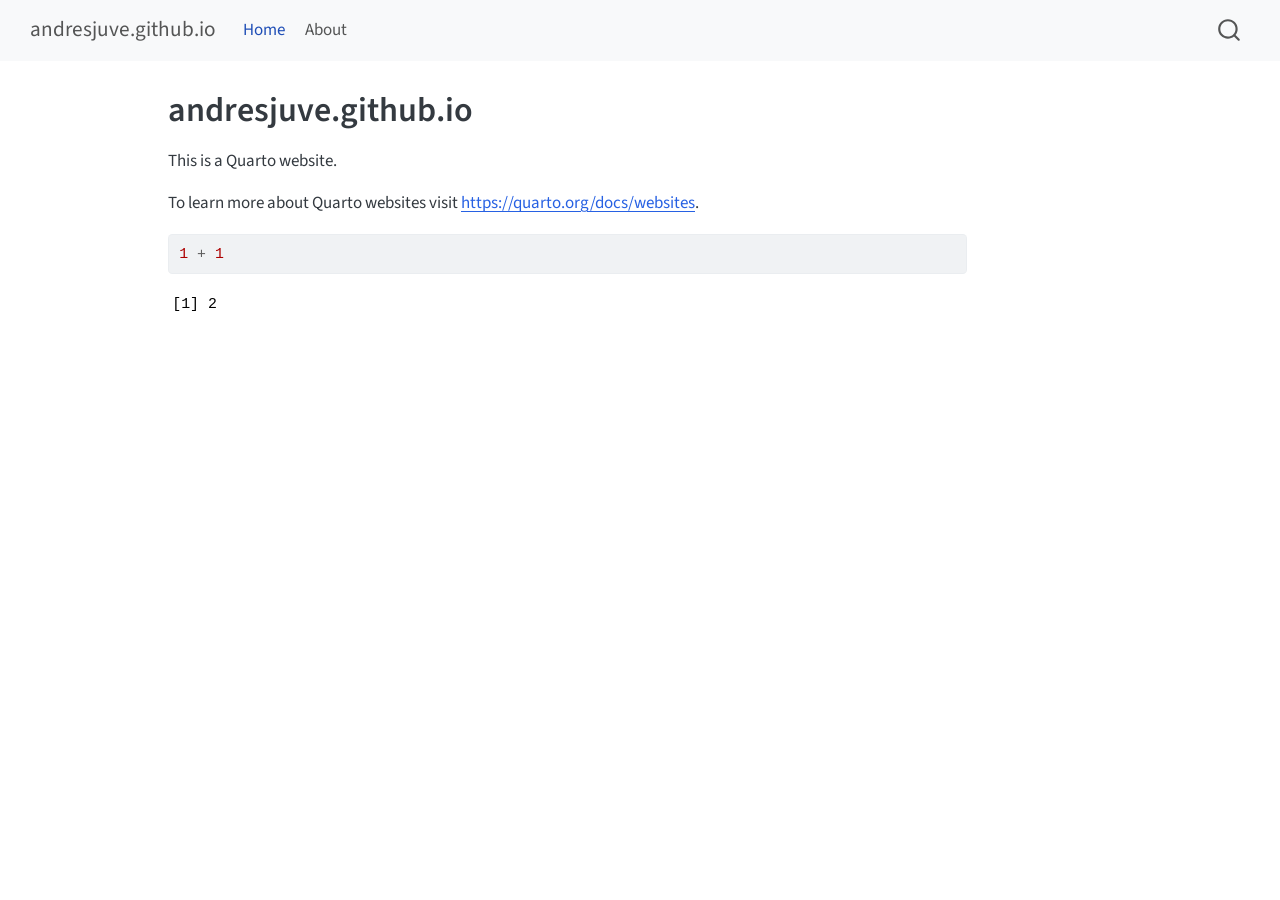
==== docs/index.html @ 75825f6b "Initializing site" ====
<!DOCTYPE html>
<html xmlns="http://www.w3.org/1999/xhtml" lang="en" xml:lang="en"><head>

<meta charset="utf-8">
<meta name="generator" content="quarto-1.4.555">

<meta name="viewport" content="width=device-width, initial-scale=1.0, user-scalable=yes">


<title>andresjuve.github.io</title>
<style>
code{white-space: pre-wrap;}
span.smallcaps{font-variant: small-caps;}
div.columns{display: flex; gap: min(4vw, 1.5em);}
div.column{flex: auto; overflow-x: auto;}
div.hanging-indent{margin-left: 1.5em; text-indent: -1.5em;}
ul.task-list{list-style: none;}
ul.task-list li input[type="checkbox"] {
  width: 0.8em;
  margin: 0 0.8em 0.2em -1em; /* quarto-specific, see https://github.com/quarto-dev/quarto-cli/issues/4556 */ 
  vertical-align: middle;
}
/* CSS for syntax highlighting */
pre > code.sourceCode { white-space: pre; position: relative; }
pre > code.sourceCode > span { line-height: 1.25; }
pre > code.sourceCode > span:empty { height: 1.2em; }
.sourceCode { overflow: visible; }
code.sourceCode > span { color: inherit; text-decoration: inherit; }
div.sourceCode { margin: 1em 0; }
pre.sourceCode { margin: 0; }
@media screen {
div.sourceCode { overflow: auto; }
}
@media print {
pre > code.sourceCode { white-space: pre-wrap; }
pre > code.sourceCode > span { text-indent: -5em; padding-left: 5em; }
}
pre.numberSource code
  { counter-reset: source-line 0; }
pre.numberSource code > span
  { position: relative; left: -4em; counter-increment: source-line; }
pre.numberSource code > span > a:first-child::before
  { content: counter(source-line);
    position: relative; left: -1em; text-align: right; vertical-align: baseline;
    border: none; display: inline-block;
    -webkit-touch-callout: none; -webkit-user-select: none;
    -khtml-user-select: none; -moz-user-select: none;
    -ms-user-select: none; user-select: none;
    padding: 0 4px; width: 4em;
  }
pre.numberSource { margin-left: 3em;  padding-left: 4px; }
div.sourceCode
  {   }
@media screen {
pre > code.sourceCode > span > a:first-child::before { text-decoration: underline; }
}
</style>


<script src="site_libs/quarto-nav/quarto-nav.js"></script>
<script src="site_libs/quarto-nav/headroom.min.js"></script>
<script src="site_libs/clipboard/clipboard.min.js"></script>
<script src="site_libs/quarto-search/autocomplete.umd.js"></script>
<script src="site_libs/quarto-search/fuse.min.js"></script>
<script src="site_libs/quarto-search/quarto-search.js"></script>
<meta name="quarto:offset" content="./">
<script src="site_libs/quarto-html/quarto.js"></script>
<script src="site_libs/quarto-html/popper.min.js"></script>
<script src="site_libs/quarto-html/tippy.umd.min.js"></script>
<script src="site_libs/quarto-html/anchor.min.js"></script>
<link href="site_libs/quarto-html/tippy.css" rel="stylesheet">
<link href="site_libs/quarto-html/quarto-syntax-highlighting.css" rel="stylesheet" id="quarto-text-highlighting-styles">
<script src="site_libs/bootstrap/bootstrap.min.js"></script>
<link href="site_libs/bootstrap/bootstrap-icons.css" rel="stylesheet">
<link href="site_libs/bootstrap/bootstrap.min.css" rel="stylesheet" id="quarto-bootstrap" data-mode="light">
<script id="quarto-search-options" type="application/json">{
  "location": "navbar",
  "copy-button": false,
  "collapse-after": 3,
  "panel-placement": "end",
  "type": "overlay",
  "limit": 50,
  "keyboard-shortcut": [
    "f",
    "/",
    "s"
  ],
  "show-item-context": false,
  "language": {
    "search-no-results-text": "No results",
    "search-matching-documents-text": "matching documents",
    "search-copy-link-title": "Copy link to search",
    "search-hide-matches-text": "Hide additional matches",
    "search-more-match-text": "more match in this document",
    "search-more-matches-text": "more matches in this document",
    "search-clear-button-title": "Clear",
    "search-text-placeholder": "",
    "search-detached-cancel-button-title": "Cancel",
    "search-submit-button-title": "Submit",
    "search-label": "Search"
  }
}</script>


<link rel="stylesheet" href="styles.css">
</head>

<body class="nav-fixed">

<div id="quarto-search-results"></div>
  <header id="quarto-header" class="headroom fixed-top">
    <nav class="navbar navbar-expand-lg " data-bs-theme="dark">
      <div class="navbar-container container-fluid">
      <div class="navbar-brand-container mx-auto">
    <a class="navbar-brand" href="./index.html">
    <span class="navbar-title">andresjuve.github.io</span>
    </a>
  </div>
            <div id="quarto-search" class="" title="Search"></div>
          <button class="navbar-toggler" type="button" data-bs-toggle="collapse" data-bs-target="#navbarCollapse" aria-controls="navbarCollapse" aria-expanded="false" aria-label="Toggle navigation" onclick="if (window.quartoToggleHeadroom) { window.quartoToggleHeadroom(); }">
  <span class="navbar-toggler-icon"></span>
</button>
          <div class="collapse navbar-collapse" id="navbarCollapse">
            <ul class="navbar-nav navbar-nav-scroll me-auto">
  <li class="nav-item">
    <a class="nav-link active" href="./index.html" aria-current="page"> 
<span class="menu-text">Home</span></a>
  </li>  
  <li class="nav-item">
    <a class="nav-link" href="./about.html"> 
<span class="menu-text">About</span></a>
  </li>  
</ul>
          </div> <!-- /navcollapse -->
          <div class="quarto-navbar-tools">
</div>
      </div> <!-- /container-fluid -->
    </nav>
</header>
<!-- content -->
<div id="quarto-content" class="quarto-container page-columns page-rows-contents page-layout-article page-navbar">
<!-- sidebar -->
<!-- margin-sidebar -->
    <div id="quarto-margin-sidebar" class="sidebar margin-sidebar">
        
    </div>
<!-- main -->
<main class="content" id="quarto-document-content">

<header id="title-block-header" class="quarto-title-block default">
<div class="quarto-title">
<h1 class="title">andresjuve.github.io</h1>
</div>



<div class="quarto-title-meta">

    
  
    
  </div>
  


</header>


<p>This is a Quarto website.</p>
<p>To learn more about Quarto websites visit <a href="https://quarto.org/docs/websites" class="uri">https://quarto.org/docs/websites</a>.</p>
<div class="cell">
<div class="sourceCode cell-code" id="cb1"><pre class="sourceCode r code-with-copy"><code class="sourceCode r"><span id="cb1-1"><a href="#cb1-1" aria-hidden="true" tabindex="-1"></a><span class="dv">1</span> <span class="sc">+</span> <span class="dv">1</span></span></code><button title="Copy to Clipboard" class="code-copy-button"><i class="bi"></i></button></pre></div>
<div class="cell-output cell-output-stdout">
<pre><code>[1] 2</code></pre>
</div>
</div>



</main> <!-- /main -->
<script id="quarto-html-after-body" type="application/javascript">
window.document.addEventListener("DOMContentLoaded", function (event) {
  const toggleBodyColorMode = (bsSheetEl) => {
    const mode = bsSheetEl.getAttribute("data-mode");
    const bodyEl = window.document.querySelector("body");
    if (mode === "dark") {
      bodyEl.classList.add("quarto-dark");
      bodyEl.classList.remove("quarto-light");
    } else {
      bodyEl.classList.add("quarto-light");
      bodyEl.classList.remove("quarto-dark");
    }
  }
  const toggleBodyColorPrimary = () => {
    const bsSheetEl = window.document.querySelector("link#quarto-bootstrap");
    if (bsSheetEl) {
      toggleBodyColorMode(bsSheetEl);
    }
  }
  toggleBodyColorPrimary();  
  const icon = "";
  const anchorJS = new window.AnchorJS();
  anchorJS.options = {
    placement: 'right',
    icon: icon
  };
  anchorJS.add('.anchored');
  const isCodeAnnotation = (el) => {
    for (const clz of el.classList) {
      if (clz.startsWith('code-annotation-')) {                     
        return true;
      }
    }
    return false;
  }
  const clipboard = new window.ClipboardJS('.code-copy-button', {
    text: function(trigger) {
      const codeEl = trigger.previousElementSibling.cloneNode(true);
      for (const childEl of codeEl.children) {
        if (isCodeAnnotation(childEl)) {
          childEl.remove();
        }
      }
      return codeEl.innerText;
    }
  });
  clipboard.on('success', function(e) {
    // button target
    const button = e.trigger;
    // don't keep focus
    button.blur();
    // flash "checked"
    button.classList.add('code-copy-button-checked');
    var currentTitle = button.getAttribute("title");
    button.setAttribute("title", "Copied!");
    let tooltip;
    if (window.bootstrap) {
      button.setAttribute("data-bs-toggle", "tooltip");
      button.setAttribute("data-bs-placement", "left");
      button.setAttribute("data-bs-title", "Copied!");
      tooltip = new bootstrap.Tooltip(button, 
        { trigger: "manual", 
          customClass: "code-copy-button-tooltip",
          offset: [0, -8]});
      tooltip.show();    
    }
    setTimeout(function() {
      if (tooltip) {
        tooltip.hide();
        button.removeAttribute("data-bs-title");
        button.removeAttribute("data-bs-toggle");
        button.removeAttribute("data-bs-placement");
      }
      button.setAttribute("title", currentTitle);
      button.classList.remove('code-copy-button-checked');
    }, 1000);
    // clear code selection
    e.clearSelection();
  });
    var localhostRegex = new RegExp(/^(?:http|https):\/\/localhost\:?[0-9]*\//);
    var mailtoRegex = new RegExp(/^mailto:/);
      var filterRegex = new RegExp('/' + window.location.host + '/');
    var isInternal = (href) => {
        return filterRegex.test(href) || localhostRegex.test(href) || mailtoRegex.test(href);
    }
    // Inspect non-navigation links and adorn them if external
 	var links = window.document.querySelectorAll('a[href]:not(.nav-link):not(.navbar-brand):not(.toc-action):not(.sidebar-link):not(.sidebar-item-toggle):not(.pagination-link):not(.no-external):not([aria-hidden]):not(.dropdown-item):not(.quarto-navigation-tool)');
    for (var i=0; i<links.length; i++) {
      const link = links[i];
      if (!isInternal(link.href)) {
        // undo the damage that might have been done by quarto-nav.js in the case of
        // links that we want to consider external
        if (link.dataset.originalHref !== undefined) {
          link.href = link.dataset.originalHref;
        }
      }
    }
  function tippyHover(el, contentFn, onTriggerFn, onUntriggerFn) {
    const config = {
      allowHTML: true,
      maxWidth: 500,
      delay: 100,
      arrow: false,
      appendTo: function(el) {
          return el.parentElement;
      },
      interactive: true,
      interactiveBorder: 10,
      theme: 'quarto',
      placement: 'bottom-start',
    };
    if (contentFn) {
      config.content = contentFn;
    }
    if (onTriggerFn) {
      config.onTrigger = onTriggerFn;
    }
    if (onUntriggerFn) {
      config.onUntrigger = onUntriggerFn;
    }
    window.tippy(el, config); 
  }
  const noterefs = window.document.querySelectorAll('a[role="doc-noteref"]');
  for (var i=0; i<noterefs.length; i++) {
    const ref = noterefs[i];
    tippyHover(ref, function() {
      // use id or data attribute instead here
      let href = ref.getAttribute('data-footnote-href') || ref.getAttribute('href');
      try { href = new URL(href).hash; } catch {}
      const id = href.replace(/^#\/?/, "");
      const note = window.document.getElementById(id);
      if (note) {
        return note.innerHTML;
      } else {
        return "";
      }
    });
  }
  const xrefs = window.document.querySelectorAll('a.quarto-xref');
  const processXRef = (id, note) => {
    // Strip column container classes
    const stripColumnClz = (el) => {
      el.classList.remove("page-full", "page-columns");
      if (el.children) {
        for (const child of el.children) {
          stripColumnClz(child);
        }
      }
    }
    stripColumnClz(note)
    if (id === null || id.startsWith('sec-')) {
      // Special case sections, only their first couple elements
      const container = document.createElement("div");
      if (note.children && note.children.length > 2) {
        container.appendChild(note.children[0].cloneNode(true));
        for (let i = 1; i < note.children.length; i++) {
          const child = note.children[i];
          if (child.tagName === "P" && child.innerText === "") {
            continue;
          } else {
            container.appendChild(child.cloneNode(true));
            break;
          }
        }
        if (window.Quarto?.typesetMath) {
          window.Quarto.typesetMath(container);
        }
        return container.innerHTML
      } else {
        if (window.Quarto?.typesetMath) {
          window.Quarto.typesetMath(note);
        }
        return note.innerHTML;
      }
    } else {
      // Remove any anchor links if they are present
      const anchorLink = note.querySelector('a.anchorjs-link');
      if (anchorLink) {
        anchorLink.remove();
      }
      if (window.Quarto?.typesetMath) {
        window.Quarto.typesetMath(note);
      }
      // TODO in 1.5, we should make sure this works without a callout special case
      if (note.classList.contains("callout")) {
        return note.outerHTML;
      } else {
        return note.innerHTML;
      }
    }
  }
  for (var i=0; i<xrefs.length; i++) {
    const xref = xrefs[i];
    tippyHover(xref, undefined, function(instance) {
      instance.disable();
      let url = xref.getAttribute('href');
      let hash = undefined; 
      if (url.startsWith('#')) {
        hash = url;
      } else {
        try { hash = new URL(url).hash; } catch {}
      }
      if (hash) {
        const id = hash.replace(/^#\/?/, "");
        const note = window.document.getElementById(id);
        if (note !== null) {
          try {
            const html = processXRef(id, note.cloneNode(true));
            instance.setContent(html);
          } finally {
            instance.enable();
            instance.show();
          }
        } else {
          // See if we can fetch this
          fetch(url.split('#')[0])
          .then(res => res.text())
          .then(html => {
            const parser = new DOMParser();
            const htmlDoc = parser.parseFromString(html, "text/html");
            const note = htmlDoc.getElementById(id);
            if (note !== null) {
              const html = processXRef(id, note);
              instance.setContent(html);
            } 
          }).finally(() => {
            instance.enable();
            instance.show();
          });
        }
      } else {
        // See if we can fetch a full url (with no hash to target)
        // This is a special case and we should probably do some content thinning / targeting
        fetch(url)
        .then(res => res.text())
        .then(html => {
          const parser = new DOMParser();
          const htmlDoc = parser.parseFromString(html, "text/html");
          const note = htmlDoc.querySelector('main.content');
          if (note !== null) {
            // This should only happen for chapter cross references
            // (since there is no id in the URL)
            // remove the first header
            if (note.children.length > 0 && note.children[0].tagName === "HEADER") {
              note.children[0].remove();
            }
            const html = processXRef(null, note);
            instance.setContent(html);
          } 
        }).finally(() => {
          instance.enable();
          instance.show();
        });
      }
    }, function(instance) {
    });
  }
      let selectedAnnoteEl;
      const selectorForAnnotation = ( cell, annotation) => {
        let cellAttr = 'data-code-cell="' + cell + '"';
        let lineAttr = 'data-code-annotation="' +  annotation + '"';
        const selector = 'span[' + cellAttr + '][' + lineAttr + ']';
        return selector;
      }
      const selectCodeLines = (annoteEl) => {
        const doc = window.document;
        const targetCell = annoteEl.getAttribute("data-target-cell");
        const targetAnnotation = annoteEl.getAttribute("data-target-annotation");
        const annoteSpan = window.document.querySelector(selectorForAnnotation(targetCell, targetAnnotation));
        const lines = annoteSpan.getAttribute("data-code-lines").split(",");
        const lineIds = lines.map((line) => {
          return targetCell + "-" + line;
        })
        let top = null;
        let height = null;
        let parent = null;
        if (lineIds.length > 0) {
            //compute the position of the single el (top and bottom and make a div)
            const el = window.document.getElementById(lineIds[0]);
            top = el.offsetTop;
            height = el.offsetHeight;
            parent = el.parentElement.parentElement;
          if (lineIds.length > 1) {
            const lastEl = window.document.getElementById(lineIds[lineIds.length - 1]);
            const bottom = lastEl.offsetTop + lastEl.offsetHeight;
            height = bottom - top;
          }
          if (top !== null && height !== null && parent !== null) {
            // cook up a div (if necessary) and position it 
            let div = window.document.getElementById("code-annotation-line-highlight");
            if (div === null) {
              div = window.document.createElement("div");
              div.setAttribute("id", "code-annotation-line-highlight");
              div.style.position = 'absolute';
              parent.appendChild(div);
            }
            div.style.top = top - 2 + "px";
            div.style.height = height + 4 + "px";
            div.style.left = 0;
            let gutterDiv = window.document.getElementById("code-annotation-line-highlight-gutter");
            if (gutterDiv === null) {
              gutterDiv = window.document.createElement("div");
              gutterDiv.setAttribute("id", "code-annotation-line-highlight-gutter");
              gutterDiv.style.position = 'absolute';
              const codeCell = window.document.getElementById(targetCell);
              const gutter = codeCell.querySelector('.code-annotation-gutter');
              gutter.appendChild(gutterDiv);
            }
            gutterDiv.style.top = top - 2 + "px";
            gutterDiv.style.height = height + 4 + "px";
          }
          selectedAnnoteEl = annoteEl;
        }
      };
      const unselectCodeLines = () => {
        const elementsIds = ["code-annotation-line-highlight", "code-annotation-line-highlight-gutter"];
        elementsIds.forEach((elId) => {
          const div = window.document.getElementById(elId);
          if (div) {
            div.remove();
          }
        });
        selectedAnnoteEl = undefined;
      };
        // Handle positioning of the toggle
    window.addEventListener(
      "resize",
      throttle(() => {
        elRect = undefined;
        if (selectedAnnoteEl) {
          selectCodeLines(selectedAnnoteEl);
        }
      }, 10)
    );
    function throttle(fn, ms) {
    let throttle = false;
    let timer;
      return (...args) => {
        if(!throttle) { // first call gets through
            fn.apply(this, args);
            throttle = true;
        } else { // all the others get throttled
            if(timer) clearTimeout(timer); // cancel #2
            timer = setTimeout(() => {
              fn.apply(this, args);
              timer = throttle = false;
            }, ms);
        }
      };
    }
      // Attach click handler to the DT
      const annoteDls = window.document.querySelectorAll('dt[data-target-cell]');
      for (const annoteDlNode of annoteDls) {
        annoteDlNode.addEventListener('click', (event) => {
          const clickedEl = event.target;
          if (clickedEl !== selectedAnnoteEl) {
            unselectCodeLines();
            const activeEl = window.document.querySelector('dt[data-target-cell].code-annotation-active');
            if (activeEl) {
              activeEl.classList.remove('code-annotation-active');
            }
            selectCodeLines(clickedEl);
            clickedEl.classList.add('code-annotation-active');
          } else {
            // Unselect the line
            unselectCodeLines();
            clickedEl.classList.remove('code-annotation-active');
          }
        });
      }
  const findCites = (el) => {
    const parentEl = el.parentElement;
    if (parentEl) {
      const cites = parentEl.dataset.cites;
      if (cites) {
        return {
          el,
          cites: cites.split(' ')
        };
      } else {
        return findCites(el.parentElement)
      }
    } else {
      return undefined;
    }
  };
  var bibliorefs = window.document.querySelectorAll('a[role="doc-biblioref"]');
  for (var i=0; i<bibliorefs.length; i++) {
    const ref = bibliorefs[i];
    const citeInfo = findCites(ref);
    if (citeInfo) {
      tippyHover(citeInfo.el, function() {
        var popup = window.document.createElement('div');
        citeInfo.cites.forEach(function(cite) {
          var citeDiv = window.document.createElement('div');
          citeDiv.classList.add('hanging-indent');
          citeDiv.classList.add('csl-entry');
          var biblioDiv = window.document.getElementById('ref-' + cite);
          if (biblioDiv) {
            citeDiv.innerHTML = biblioDiv.innerHTML;
          }
          popup.appendChild(citeDiv);
        });
        return popup.innerHTML;
      });
    }
  }
});
</script>
</div> <!-- /content -->




</body></html>
---- docs/site_libs/quarto-html/tippy.css ----
.tippy-box[data-animation=fade][data-state=hidden]{opacity:0}[data-tippy-root]{max-width:calc(100vw - 10px)}.tippy-box{position:relative;background-color:#333;color:#fff;border-radius:4px;font-size:14px;line-height:1.4;white-space:normal;outline:0;transition-property:transform,visibility,opacity}.tippy-box[data-placement^=top]>.tippy-arrow{bottom:0}.tippy-box[data-placement^=top]>.tippy-arrow:before{bottom:-7px;left:0;border-width:8px 8px 0;border-top-color:initial;transform-origin:center top}.tippy-box[data-placement^=bottom]>.tippy-arrow{top:0}.tippy-box[data-placement^=bottom]>.tippy-arrow:before{top:-7px;left:0;border-width:0 8px 8px;border-bottom-color:initial;transform-origin:center bottom}.tippy-box[data-placement^=left]>.tippy-arrow{right:0}.tippy-box[data-placement^=left]>.tippy-arrow:before{border-width:8px 0 8px 8px;border-left-color:initial;right:-7px;transform-origin:center left}.tippy-box[data-placement^=right]>.tippy-arrow{left:0}.tippy-box[data-placement^=right]>.tippy-arrow:before{left:-7px;border-width:8px 8px 8px 0;border-right-color:initial;transform-origin:center right}.tippy-box[data-inertia][data-state=visible]{transition-timing-function:cubic-bezier(.54,1.5,.38,1.11)}.tippy-arrow{width:16px;height:16px;color:#333}.tippy-arrow:before{content:"";position:absolute;border-color:transparent;border-style:solid}.tippy-content{position:relative;padding:5px 9px;z-index:1}
---- docs/site_libs/quarto-html/quarto-syntax-highlighting.css ----
/* quarto syntax highlight colors */
:root {
  --quarto-hl-ot-color: #003B4F;
  --quarto-hl-at-color: #657422;
  --quarto-hl-ss-color: #20794D;
  --quarto-hl-an-color: #5E5E5E;
  --quarto-hl-fu-color: #4758AB;
  --quarto-hl-st-color: #20794D;
  --quarto-hl-cf-color: #003B4F;
  --quarto-hl-op-color: #5E5E5E;
  --quarto-hl-er-color: #AD0000;
  --quarto-hl-bn-color: #AD0000;
  --quarto-hl-al-color: #AD0000;
  --quarto-hl-va-color: #111111;
  --quarto-hl-bu-color: inherit;
  --quarto-hl-ex-color: inherit;
  --quarto-hl-pp-color: #AD0000;
  --quarto-hl-in-color: #5E5E5E;
  --quarto-hl-vs-color: #20794D;
  --quarto-hl-wa-color: #5E5E5E;
  --quarto-hl-do-color: #5E5E5E;
  --quarto-hl-im-color: #00769E;
  --quarto-hl-ch-color: #20794D;
  --quarto-hl-dt-color: #AD0000;
  --quarto-hl-fl-color: #AD0000;
  --quarto-hl-co-color: #5E5E5E;
  --quarto-hl-cv-color: #5E5E5E;
  --quarto-hl-cn-color: #8f5902;
  --quarto-hl-sc-color: #5E5E5E;
  --quarto-hl-dv-color: #AD0000;
  --quarto-hl-kw-color: #003B4F;
}

/* other quarto variables */
:root {
  --quarto-font-monospace: SFMono-Regular, Menlo, Monaco, Consolas, "Liberation Mono", "Courier New", monospace;
}

pre > code.sourceCode > span {
  color: #003B4F;
}

code span {
  color: #003B4F;
}

code.sourceCode > span {
  color: #003B4F;
}

div.sourceCode,
div.sourceCode pre.sourceCode {
  color: #003B4F;
}

code span.ot {
  color: #003B4F;
  font-style: inherit;
}

code span.at {
  color: #657422;
  font-style: inherit;
}

code span.ss {
  color: #20794D;
  font-style: inherit;
}

code span.an {
  color: #5E5E5E;
  font-style: inherit;
}

code span.fu {
  color: #4758AB;
  font-style: inherit;
}

code span.st {
  color: #20794D;
  font-style: inherit;
}

code span.cf {
  color: #003B4F;
  font-style: inherit;
}

code span.op {
  color: #5E5E5E;
  font-style: inherit;
}

code span.er {
  color: #AD0000;
  font-style: inherit;
}

code span.bn {
  color: #AD0000;
  font-style: inherit;
}

code span.al {
  color: #AD0000;
  font-style: inherit;
}

code span.va {
  color: #111111;
  font-style: inherit;
}

code span.bu {
  font-style: inherit;
}

code span.ex {
  font-style: inherit;
}

code span.pp {
  color: #AD0000;
  font-style: inherit;
}

code span.in {
  color: #5E5E5E;
  font-style: inherit;
}

code span.vs {
  color: #20794D;
  font-style: inherit;
}

code span.wa {
  color: #5E5E5E;
  font-style: italic;
}

code span.do {
  color: #5E5E5E;
  font-style: italic;
}

code span.im {
  color: #00769E;
  font-style: inherit;
}

code span.ch {
  color: #20794D;
  font-style: inherit;
}

code span.dt {
  color: #AD0000;
  font-style: inherit;
}

code span.fl {
  color: #AD0000;
  font-style: inherit;
}

code span.co {
  color: #5E5E5E;
  font-style: inherit;
}

code span.cv {
  color: #5E5E5E;
  font-style: italic;
}

code span.cn {
  color: #8f5902;
  font-style: inherit;
}

code span.sc {
  color: #5E5E5E;
  font-style: inherit;
}

code span.dv {
  color: #AD0000;
  font-style: inherit;
}

code span.kw {
  color: #003B4F;
  font-style: inherit;
}

.prevent-inlining {
  content: "</";
}

/*# sourceMappingURL=debc5d5d77c3f9108843748ff7464032.css.map */
---- docs/styles.css ----
/* css styles */
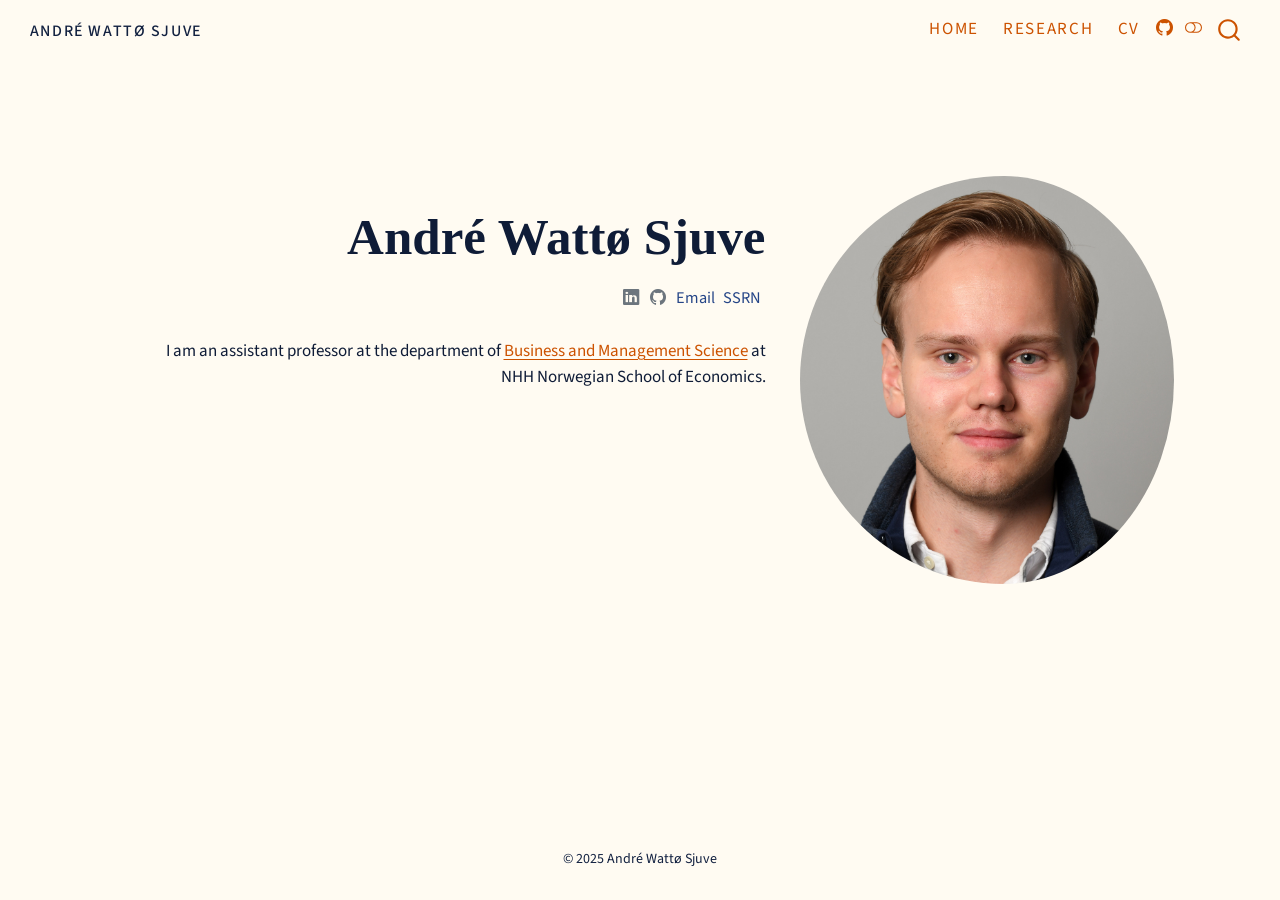
==== commit d2179df7: "Updated research and CV" ====
--- a/docs/index.html
+++ b/docs/index.html
@@ -2,12 +2,12 @@
 <html xmlns="http://www.w3.org/1999/xhtml" lang="en" xml:lang="en"><head>
 
 <meta charset="utf-8">
-<meta name="generator" content="quarto-1.4.555">
+<meta name="generator" content="quarto-1.7.32">
 
 <meta name="viewport" content="width=device-width, initial-scale=1.0, user-scalable=yes">
 
 
-<title>andresjuve.github.io</title>
+<title>André Wattø Sjuve</title>
 <style>
 code{white-space: pre-wrap;}
 span.smallcaps{font-variant: small-caps;}
@@ -20,40 +20,6 @@
   margin: 0 0.8em 0.2em -1em; /* quarto-specific, see https://github.com/quarto-dev/quarto-cli/issues/4556 */ 
   vertical-align: middle;
 }
-/* CSS for syntax highlighting */
-pre > code.sourceCode { white-space: pre; position: relative; }
-pre > code.sourceCode > span { line-height: 1.25; }
-pre > code.sourceCode > span:empty { height: 1.2em; }
-.sourceCode { overflow: visible; }
-code.sourceCode > span { color: inherit; text-decoration: inherit; }
-div.sourceCode { margin: 1em 0; }
-pre.sourceCode { margin: 0; }
-@media screen {
-div.sourceCode { overflow: auto; }
-}
-@media print {
-pre > code.sourceCode { white-space: pre-wrap; }
-pre > code.sourceCode > span { text-indent: -5em; padding-left: 5em; }
-}
-pre.numberSource code
-  { counter-reset: source-line 0; }
-pre.numberSource code > span
-  { position: relative; left: -4em; counter-increment: source-line; }
-pre.numberSource code > span > a:first-child::before
-  { content: counter(source-line);
-    position: relative; left: -1em; text-align: right; vertical-align: baseline;
-    border: none; display: inline-block;
-    -webkit-touch-callout: none; -webkit-user-select: none;
-    -khtml-user-select: none; -moz-user-select: none;
-    -ms-user-select: none; user-select: none;
-    padding: 0 4px; width: 4em;
-  }
-pre.numberSource { margin-left: 3em;  padding-left: 4px; }
-div.sourceCode
-  {   }
-@media screen {
-pre > code.sourceCode > span > a:first-child::before { text-decoration: underline; }
-}
 </style>
 
 
@@ -64,15 +30,18 @@
 <script src="site_libs/quarto-search/fuse.min.js"></script>
 <script src="site_libs/quarto-search/quarto-search.js"></script>
 <meta name="quarto:offset" content="./">
-<script src="site_libs/quarto-html/quarto.js"></script>
+<link href="./assets/images/headshot.jpg" rel="icon" type="image/jpeg">
+<script src="site_libs/quarto-html/quarto.js" type="module"></script>
+<script src="site_libs/quarto-html/tabsets/tabsets.js" type="module"></script>
 <script src="site_libs/quarto-html/popper.min.js"></script>
 <script src="site_libs/quarto-html/tippy.umd.min.js"></script>
-<script src="site_libs/quarto-html/anchor.min.js"></script>
 <link href="site_libs/quarto-html/tippy.css" rel="stylesheet">
-<link href="site_libs/quarto-html/quarto-syntax-highlighting.css" rel="stylesheet" id="quarto-text-highlighting-styles">
+<link href="site_libs/quarto-html/tippy.css" rel="stylesheet" class="quarto-color-scheme-extra">
 <script src="site_libs/bootstrap/bootstrap.min.js"></script>
 <link href="site_libs/bootstrap/bootstrap-icons.css" rel="stylesheet">
-<link href="site_libs/bootstrap/bootstrap.min.css" rel="stylesheet" id="quarto-bootstrap" data-mode="light">
+<link href="site_libs/bootstrap/bootstrap-30741eedaf480f68f98110041a80219e.min.css" rel="stylesheet" append-hash="true" class="quarto-color-scheme" id="quarto-bootstrap" data-mode="light">
+<link href="site_libs/bootstrap/bootstrap-dark-19f5b93d2fe61442510de33562815228.min.css" rel="stylesheet" append-hash="true" class="quarto-color-scheme quarto-color-alternate" id="quarto-bootstrap" data-mode="dark">
+<link href="site_libs/bootstrap/bootstrap-30741eedaf480f68f98110041a80219e.min.css" rel="stylesheet" append-hash="true" class="quarto-color-scheme-extra" id="quarto-bootstrap" data-mode="light">
 <script id="quarto-search-options" type="application/json">{
   "location": "navbar",
   "copy-button": false,
@@ -100,12 +69,174 @@
     "search-label": "Search"
   }
 }</script>
-
-
-<link rel="stylesheet" href="styles.css">
+<link rel="stylesheet" href="assets/index.css">
+
+
 </head>
 
-<body class="nav-fixed">
+<body class="nav-fixed quarto-light"><script id="quarto-html-before-body" type="application/javascript">
+    const toggleBodyColorMode = (bsSheetEl) => {
+      const mode = bsSheetEl.getAttribute("data-mode");
+      const bodyEl = window.document.querySelector("body");
+      if (mode === "dark") {
+        bodyEl.classList.add("quarto-dark");
+        bodyEl.classList.remove("quarto-light");
+      } else {
+        bodyEl.classList.add("quarto-light");
+        bodyEl.classList.remove("quarto-dark");
+      }
+    }
+    const toggleBodyColorPrimary = () => {
+      const bsSheetEl = window.document.querySelector("link#quarto-bootstrap:not([rel=disabled-stylesheet])");
+      if (bsSheetEl) {
+        toggleBodyColorMode(bsSheetEl);
+      }
+    }
+    const setColorSchemeToggle = (alternate) => {
+      const toggles = window.document.querySelectorAll('.quarto-color-scheme-toggle');
+      for (let i=0; i < toggles.length; i++) {
+        const toggle = toggles[i];
+        if (toggle) {
+          if (alternate) {
+            toggle.classList.add("alternate");
+          } else {
+            toggle.classList.remove("alternate");
+          }
+        }
+      }
+    };
+    const toggleColorMode = (alternate) => {
+      // Switch the stylesheets
+      const primaryStylesheets = window.document.querySelectorAll('link.quarto-color-scheme:not(.quarto-color-alternate)');
+      const alternateStylesheets = window.document.querySelectorAll('link.quarto-color-scheme.quarto-color-alternate');
+      manageTransitions('#quarto-margin-sidebar .nav-link', false);
+      if (alternate) {
+        // note: dark is layered on light, we don't disable primary!
+        enableStylesheet(alternateStylesheets);
+        for (const sheetNode of alternateStylesheets) {
+          if (sheetNode.id === "quarto-bootstrap") {
+            toggleBodyColorMode(sheetNode);
+          }
+        }
+      } else {
+        disableStylesheet(alternateStylesheets);
+        enableStylesheet(primaryStylesheets)
+        toggleBodyColorPrimary();
+      }
+      manageTransitions('#quarto-margin-sidebar .nav-link', true);
+      // Switch the toggles
+      setColorSchemeToggle(alternate)
+      // Hack to workaround the fact that safari doesn't
+      // properly recolor the scrollbar when toggling (#1455)
+      if (navigator.userAgent.indexOf('Safari') > 0 && navigator.userAgent.indexOf('Chrome') == -1) {
+        manageTransitions("body", false);
+        window.scrollTo(0, 1);
+        setTimeout(() => {
+          window.scrollTo(0, 0);
+          manageTransitions("body", true);
+        }, 40);
+      }
+    }
+    const disableStylesheet = (stylesheets) => {
+      for (let i=0; i < stylesheets.length; i++) {
+        const stylesheet = stylesheets[i];
+        stylesheet.rel = 'disabled-stylesheet';
+      }
+    }
+    const enableStylesheet = (stylesheets) => {
+      for (let i=0; i < stylesheets.length; i++) {
+        const stylesheet = stylesheets[i];
+        if(stylesheet.rel !== 'stylesheet') { // for Chrome, which will still FOUC without this check
+          stylesheet.rel = 'stylesheet';
+        }
+      }
+    }
+    const manageTransitions = (selector, allowTransitions) => {
+      const els = window.document.querySelectorAll(selector);
+      for (let i=0; i < els.length; i++) {
+        const el = els[i];
+        if (allowTransitions) {
+          el.classList.remove('notransition');
+        } else {
+          el.classList.add('notransition');
+        }
+      }
+    }
+    const isFileUrl = () => {
+      return window.location.protocol === 'file:';
+    }
+    const hasAlternateSentinel = () => {
+      let styleSentinel = getColorSchemeSentinel();
+      if (styleSentinel !== null) {
+        return styleSentinel === "alternate";
+      } else {
+        return false;
+      }
+    }
+    const setStyleSentinel = (alternate) => {
+      const value = alternate ? "alternate" : "default";
+      if (!isFileUrl()) {
+        window.localStorage.setItem("quarto-color-scheme", value);
+      } else {
+        localAlternateSentinel = value;
+      }
+    }
+    const getColorSchemeSentinel = () => {
+      if (!isFileUrl()) {
+        const storageValue = window.localStorage.getItem("quarto-color-scheme");
+        return storageValue != null ? storageValue : localAlternateSentinel;
+      } else {
+        return localAlternateSentinel;
+      }
+    }
+    const toggleGiscusIfUsed = (isAlternate, darkModeDefault) => {
+      const baseTheme = document.querySelector('#giscus-base-theme')?.value ?? 'light';
+      const alternateTheme = document.querySelector('#giscus-alt-theme')?.value ?? 'dark';
+      let newTheme = '';
+      if(authorPrefersDark) {
+        newTheme = isAlternate ? baseTheme : alternateTheme;
+      } else {
+        newTheme = isAlternate ? alternateTheme : baseTheme;
+      }
+      const changeGiscusTheme = () => {
+        // From: https://github.com/giscus/giscus/issues/336
+        const sendMessage = (message) => {
+          const iframe = document.querySelector('iframe.giscus-frame');
+          if (!iframe) return;
+          iframe.contentWindow.postMessage({ giscus: message }, 'https://giscus.app');
+        }
+        sendMessage({
+          setConfig: {
+            theme: newTheme
+          }
+        });
+      }
+      const isGiscussLoaded = window.document.querySelector('iframe.giscus-frame') !== null;
+      if (isGiscussLoaded) {
+        changeGiscusTheme();
+      }
+    };
+    const authorPrefersDark = false;
+    const darkModeDefault = authorPrefersDark;
+      document.querySelector('link#quarto-text-highlighting-styles.quarto-color-scheme-extra').rel = 'disabled-stylesheet';
+      document.querySelector('link#quarto-bootstrap.quarto-color-scheme-extra').rel = 'disabled-stylesheet';
+    let localAlternateSentinel = darkModeDefault ? 'alternate' : 'default';
+    // Dark / light mode switch
+    window.quartoToggleColorScheme = () => {
+      // Read the current dark / light value
+      let toAlternate = !hasAlternateSentinel();
+      toggleColorMode(toAlternate);
+      setStyleSentinel(toAlternate);
+      toggleGiscusIfUsed(toAlternate, darkModeDefault);
+      window.dispatchEvent(new Event('resize'));
+    };
+    // Switch to dark mode if need be
+    if (hasAlternateSentinel()) {
+      toggleColorMode(true);
+    } else {
+      toggleColorMode(false);
+    }
+  </script>
 
 <div id="quarto-search-results"></div>
   <header id="quarto-header" class="headroom fixed-top">
@@ -113,294 +244,332 @@
       <div class="navbar-container container-fluid">
       <div class="navbar-brand-container mx-auto">
     <a class="navbar-brand" href="./index.html">
-    <span class="navbar-title">andresjuve.github.io</span>
+    <span class="navbar-title">André Wattø Sjuve</span>
     </a>
   </div>
             <div id="quarto-search" class="" title="Search"></div>
-          <button class="navbar-toggler" type="button" data-bs-toggle="collapse" data-bs-target="#navbarCollapse" aria-controls="navbarCollapse" aria-expanded="false" aria-label="Toggle navigation" onclick="if (window.quartoToggleHeadroom) { window.quartoToggleHeadroom(); }">
+          <button class="navbar-toggler" type="button" data-bs-toggle="collapse" data-bs-target="#navbarCollapse" aria-controls="navbarCollapse" role="menu" aria-expanded="false" aria-label="Toggle navigation" onclick="if (window.quartoToggleHeadroom) { window.quartoToggleHeadroom(); }">
   <span class="navbar-toggler-icon"></span>
 </button>
           <div class="collapse navbar-collapse" id="navbarCollapse">
-            <ul class="navbar-nav navbar-nav-scroll me-auto">
+            <ul class="navbar-nav navbar-nav-scroll ms-auto">
   <li class="nav-item">
     <a class="nav-link active" href="./index.html" aria-current="page"> 
 <span class="menu-text">Home</span></a>
   </li>  
   <li class="nav-item">
-    <a class="nav-link" href="./about.html"> 
-<span class="menu-text">About</span></a>
+    <a class="nav-link" href="./research/index.html"> 
+<span class="menu-text">Research</span></a>
+  </li>  
+  <li class="nav-item">
+    <a class="nav-link" href="./assets/Andre_W_Sjuve.pdf"> 
+<span class="menu-text">CV</span></a>
   </li>  
 </ul>
           </div> <!-- /navcollapse -->
-          <div class="quarto-navbar-tools">
+            <div class="quarto-navbar-tools">
+    <a href="https://github.com/AndreSjuve/" title="" class="quarto-navigation-tool px-1" aria-label=""><i class="bi bi-github"></i></a>
+  <a href="" class="quarto-color-scheme-toggle quarto-navigation-tool  px-1" onclick="window.quartoToggleColorScheme(); return false;" title="Toggle dark mode"><i class="bi"></i></a>
 </div>
       </div> <!-- /container-fluid -->
     </nav>
 </header>
 <!-- content -->
-<div id="quarto-content" class="quarto-container page-columns page-rows-contents page-layout-article page-navbar">
+<div id="quarto-content" class="quarto-container page-columns page-rows-contents page-layout-full page-navbar">
 <!-- sidebar -->
 <!-- margin-sidebar -->
-    <div id="quarto-margin-sidebar" class="sidebar margin-sidebar">
-        
+    
+<!-- main -->
+<main class="content page-columns page-full column-page" id="quarto-document-content">
+
+
+
+
+
+<p><br><br></p>
+<div class="quarto-about-solana column-page">
+  <div class="about-entity">
+    <div class="entity-contents">
+      <header id="title-block-header" class="quarto-title-block default">
+<div class="quarto-title">
+<h1 class="title">André Wattø Sjuve</h1>
+</div>
+<div class="quarto-title-meta column-page">
+  </div>
+</header> <div class="about-links">
+  <a href="https://no.linkedin.com/in/andréwattøsjuve/" class="about-link" rel="" target="">
+    <i class="bi bi-linkedin"></i>
+     <span class="about-link-text"></span>
+  </a>
+  <a href="https://github.com/AndreSjuve/" class="about-link" rel="" target="">
+    <i class="bi bi-github"></i>
+     <span class="about-link-text"></span>
+  </a>
+  <a href="mailto:andre.sjuve@nhh.no" class="about-link" rel="" target="">
+     <span class="about-link-text">Email</span>
+  </a>
+  <a href="https://papers.ssrn.com/sol3/cf_dev/AbsByAuth.cfm?per_id=4172820" class="about-link" rel="" target="">
+     <span class="about-link-text">SSRN</span>
+  </a>
+</div>
+      <div class="about-contents"><div id="hero-heading">
+<p>I am an assistant professor at the department of <a href="https://www.nhh.no/en/employees/faculty/andre-watto-sjuve/">Business and Management Science</a> at NHH Norwegian School of Economics.</p>
+</div></div>
     </div>
-<!-- main -->
-<main class="content" id="quarto-document-content">
-
-<header id="title-block-header" class="quarto-title-block default">
-<div class="quarto-title">
-<h1 class="title">andresjuve.github.io</h1>
+    <img src="assets/images/headshot.jpg" class="about-image
+  round " style="height: 24em; width: 24em;">
+  </div>
 </div>
 
-
-
-<div class="quarto-title-meta">
-
-    
-  
-    
-  </div>
-  
-
-
-</header>
-
-
-<p>This is a Quarto website.</p>
-<p>To learn more about Quarto websites visit <a href="https://quarto.org/docs/websites" class="uri">https://quarto.org/docs/websites</a>.</p>
-<div class="cell">
-<div class="sourceCode cell-code" id="cb1"><pre class="sourceCode r code-with-copy"><code class="sourceCode r"><span id="cb1-1"><a href="#cb1-1" aria-hidden="true" tabindex="-1"></a><span class="dv">1</span> <span class="sc">+</span> <span class="dv">1</span></span></code><button title="Copy to Clipboard" class="code-copy-button"><i class="bi"></i></button></pre></div>
-<div class="cell-output cell-output-stdout">
-<pre><code>[1] 2</code></pre>
-</div>
-</div>
-
-
-
-</main> <!-- /main -->
+<!-- hero-heading -->
+
+
+
+
+<a onclick="window.scrollTo(0, 0); return false;" role="button" id="quarto-back-to-top"><i class="bi bi-arrow-up"></i> Back to top</a></main> <!-- /main -->
 <script id="quarto-html-after-body" type="application/javascript">
-window.document.addEventListener("DOMContentLoaded", function (event) {
-  const toggleBodyColorMode = (bsSheetEl) => {
-    const mode = bsSheetEl.getAttribute("data-mode");
-    const bodyEl = window.document.querySelector("body");
-    if (mode === "dark") {
-      bodyEl.classList.add("quarto-dark");
-      bodyEl.classList.remove("quarto-light");
-    } else {
-      bodyEl.classList.add("quarto-light");
-      bodyEl.classList.remove("quarto-dark");
-    }
-  }
-  const toggleBodyColorPrimary = () => {
-    const bsSheetEl = window.document.querySelector("link#quarto-bootstrap");
-    if (bsSheetEl) {
-      toggleBodyColorMode(bsSheetEl);
-    }
-  }
-  toggleBodyColorPrimary();  
-  const icon = "";
-  const anchorJS = new window.AnchorJS();
-  anchorJS.options = {
-    placement: 'right',
-    icon: icon
-  };
-  anchorJS.add('.anchored');
-  const isCodeAnnotation = (el) => {
-    for (const clz of el.classList) {
-      if (clz.startsWith('code-annotation-')) {                     
-        return true;
-      }
-    }
-    return false;
-  }
-  const clipboard = new window.ClipboardJS('.code-copy-button', {
-    text: function(trigger) {
-      const codeEl = trigger.previousElementSibling.cloneNode(true);
-      for (const childEl of codeEl.children) {
-        if (isCodeAnnotation(childEl)) {
-          childEl.remove();
-        }
-      }
-      return codeEl.innerText;
-    }
-  });
-  clipboard.on('success', function(e) {
-    // button target
-    const button = e.trigger;
-    // don't keep focus
-    button.blur();
-    // flash "checked"
-    button.classList.add('code-copy-button-checked');
-    var currentTitle = button.getAttribute("title");
-    button.setAttribute("title", "Copied!");
-    let tooltip;
-    if (window.bootstrap) {
-      button.setAttribute("data-bs-toggle", "tooltip");
-      button.setAttribute("data-bs-placement", "left");
-      button.setAttribute("data-bs-title", "Copied!");
-      tooltip = new bootstrap.Tooltip(button, 
-        { trigger: "manual", 
-          customClass: "code-copy-button-tooltip",
-          offset: [0, -8]});
-      tooltip.show();    
-    }
-    setTimeout(function() {
-      if (tooltip) {
-        tooltip.hide();
-        button.removeAttribute("data-bs-title");
-        button.removeAttribute("data-bs-toggle");
-        button.removeAttribute("data-bs-placement");
-      }
-      button.setAttribute("title", currentTitle);
-      button.classList.remove('code-copy-button-checked');
-    }, 1000);
-    // clear code selection
-    e.clearSelection();
-  });
-    var localhostRegex = new RegExp(/^(?:http|https):\/\/localhost\:?[0-9]*\//);
-    var mailtoRegex = new RegExp(/^mailto:/);
-      var filterRegex = new RegExp('/' + window.location.host + '/');
-    var isInternal = (href) => {
-        return filterRegex.test(href) || localhostRegex.test(href) || mailtoRegex.test(href);
-    }
-    // Inspect non-navigation links and adorn them if external
- 	var links = window.document.querySelectorAll('a[href]:not(.nav-link):not(.navbar-brand):not(.toc-action):not(.sidebar-link):not(.sidebar-item-toggle):not(.pagination-link):not(.no-external):not([aria-hidden]):not(.dropdown-item):not(.quarto-navigation-tool)');
-    for (var i=0; i<links.length; i++) {
-      const link = links[i];
-      if (!isInternal(link.href)) {
-        // undo the damage that might have been done by quarto-nav.js in the case of
-        // links that we want to consider external
-        if (link.dataset.originalHref !== undefined) {
-          link.href = link.dataset.originalHref;
-        }
-      }
-    }
-  function tippyHover(el, contentFn, onTriggerFn, onUntriggerFn) {
-    const config = {
-      allowHTML: true,
-      maxWidth: 500,
-      delay: 100,
-      arrow: false,
-      appendTo: function(el) {
-          return el.parentElement;
-      },
-      interactive: true,
-      interactiveBorder: 10,
-      theme: 'quarto',
-      placement: 'bottom-start',
-    };
-    if (contentFn) {
-      config.content = contentFn;
-    }
-    if (onTriggerFn) {
-      config.onTrigger = onTriggerFn;
-    }
-    if (onUntriggerFn) {
-      config.onUntrigger = onUntriggerFn;
-    }
-    window.tippy(el, config); 
-  }
-  const noterefs = window.document.querySelectorAll('a[role="doc-noteref"]');
-  for (var i=0; i<noterefs.length; i++) {
-    const ref = noterefs[i];
-    tippyHover(ref, function() {
-      // use id or data attribute instead here
-      let href = ref.getAttribute('data-footnote-href') || ref.getAttribute('href');
-      try { href = new URL(href).hash; } catch {}
-      const id = href.replace(/^#\/?/, "");
-      const note = window.document.getElementById(id);
-      if (note) {
-        return note.innerHTML;
+  window.document.addEventListener("DOMContentLoaded", function (event) {
+    // Ensure there is a toggle, if there isn't float one in the top right
+    if (window.document.querySelector('.quarto-color-scheme-toggle') === null) {
+      const a = window.document.createElement('a');
+      a.classList.add('top-right');
+      a.classList.add('quarto-color-scheme-toggle');
+      a.href = "";
+      a.onclick = function() { try { window.quartoToggleColorScheme(); } catch {} return false; };
+      const i = window.document.createElement("i");
+      i.classList.add('bi');
+      a.appendChild(i);
+      window.document.body.appendChild(a);
+    }
+    setColorSchemeToggle(hasAlternateSentinel())
+    const isCodeAnnotation = (el) => {
+      for (const clz of el.classList) {
+        if (clz.startsWith('code-annotation-')) {                     
+          return true;
+        }
+      }
+      return false;
+    }
+    const onCopySuccess = function(e) {
+      // button target
+      const button = e.trigger;
+      // don't keep focus
+      button.blur();
+      // flash "checked"
+      button.classList.add('code-copy-button-checked');
+      var currentTitle = button.getAttribute("title");
+      button.setAttribute("title", "Copied!");
+      let tooltip;
+      if (window.bootstrap) {
+        button.setAttribute("data-bs-toggle", "tooltip");
+        button.setAttribute("data-bs-placement", "left");
+        button.setAttribute("data-bs-title", "Copied!");
+        tooltip = new bootstrap.Tooltip(button, 
+          { trigger: "manual", 
+            customClass: "code-copy-button-tooltip",
+            offset: [0, -8]});
+        tooltip.show();    
+      }
+      setTimeout(function() {
+        if (tooltip) {
+          tooltip.hide();
+          button.removeAttribute("data-bs-title");
+          button.removeAttribute("data-bs-toggle");
+          button.removeAttribute("data-bs-placement");
+        }
+        button.setAttribute("title", currentTitle);
+        button.classList.remove('code-copy-button-checked');
+      }, 1000);
+      // clear code selection
+      e.clearSelection();
+    }
+    const getTextToCopy = function(trigger) {
+        const codeEl = trigger.previousElementSibling.cloneNode(true);
+        for (const childEl of codeEl.children) {
+          if (isCodeAnnotation(childEl)) {
+            childEl.remove();
+          }
+        }
+        return codeEl.innerText;
+    }
+    const clipboard = new window.ClipboardJS('.code-copy-button:not([data-in-quarto-modal])', {
+      text: getTextToCopy
+    });
+    clipboard.on('success', onCopySuccess);
+    if (window.document.getElementById('quarto-embedded-source-code-modal')) {
+      const clipboardModal = new window.ClipboardJS('.code-copy-button[data-in-quarto-modal]', {
+        text: getTextToCopy,
+        container: window.document.getElementById('quarto-embedded-source-code-modal')
+      });
+      clipboardModal.on('success', onCopySuccess);
+    }
+      var localhostRegex = new RegExp(/^(?:http|https):\/\/localhost\:?[0-9]*\//);
+      var mailtoRegex = new RegExp(/^mailto:/);
+        var filterRegex = new RegExp("https:\/\/andresjuve\.com");
+      var isInternal = (href) => {
+          return filterRegex.test(href) || localhostRegex.test(href) || mailtoRegex.test(href);
+      }
+      // Inspect non-navigation links and adorn them if external
+     var links = window.document.querySelectorAll('a[href]:not(.nav-link):not(.navbar-brand):not(.toc-action):not(.sidebar-link):not(.sidebar-item-toggle):not(.pagination-link):not(.no-external):not([aria-hidden]):not(.dropdown-item):not(.quarto-navigation-tool):not(.about-link)');
+      for (var i=0; i<links.length; i++) {
+        const link = links[i];
+        if (!isInternal(link.href)) {
+          // undo the damage that might have been done by quarto-nav.js in the case of
+          // links that we want to consider external
+          if (link.dataset.originalHref !== undefined) {
+            link.href = link.dataset.originalHref;
+          }
+        }
+      }
+    function tippyHover(el, contentFn, onTriggerFn, onUntriggerFn) {
+      const config = {
+        allowHTML: true,
+        maxWidth: 500,
+        delay: 100,
+        arrow: false,
+        appendTo: function(el) {
+            return el.parentElement;
+        },
+        interactive: true,
+        interactiveBorder: 10,
+        theme: 'quarto',
+        placement: 'bottom-start',
+      };
+      if (contentFn) {
+        config.content = contentFn;
+      }
+      if (onTriggerFn) {
+        config.onTrigger = onTriggerFn;
+      }
+      if (onUntriggerFn) {
+        config.onUntrigger = onUntriggerFn;
+      }
+      window.tippy(el, config); 
+    }
+    const noterefs = window.document.querySelectorAll('a[role="doc-noteref"]');
+    for (var i=0; i<noterefs.length; i++) {
+      const ref = noterefs[i];
+      tippyHover(ref, function() {
+        // use id or data attribute instead here
+        let href = ref.getAttribute('data-footnote-href') || ref.getAttribute('href');
+        try { href = new URL(href).hash; } catch {}
+        const id = href.replace(/^#\/?/, "");
+        const note = window.document.getElementById(id);
+        if (note) {
+          return note.innerHTML;
+        } else {
+          return "";
+        }
+      });
+    }
+    const xrefs = window.document.querySelectorAll('a.quarto-xref');
+    const processXRef = (id, note) => {
+      // Strip column container classes
+      const stripColumnClz = (el) => {
+        el.classList.remove("page-full", "page-columns");
+        if (el.children) {
+          for (const child of el.children) {
+            stripColumnClz(child);
+          }
+        }
+      }
+      stripColumnClz(note)
+      if (id === null || id.startsWith('sec-')) {
+        // Special case sections, only their first couple elements
+        const container = document.createElement("div");
+        if (note.children && note.children.length > 2) {
+          container.appendChild(note.children[0].cloneNode(true));
+          for (let i = 1; i < note.children.length; i++) {
+            const child = note.children[i];
+            if (child.tagName === "P" && child.innerText === "") {
+              continue;
+            } else {
+              container.appendChild(child.cloneNode(true));
+              break;
+            }
+          }
+          if (window.Quarto?.typesetMath) {
+            window.Quarto.typesetMath(container);
+          }
+          return container.innerHTML
+        } else {
+          if (window.Quarto?.typesetMath) {
+            window.Quarto.typesetMath(note);
+          }
+          return note.innerHTML;
+        }
       } else {
-        return "";
-      }
-    });
-  }
-  const xrefs = window.document.querySelectorAll('a.quarto-xref');
-  const processXRef = (id, note) => {
-    // Strip column container classes
-    const stripColumnClz = (el) => {
-      el.classList.remove("page-full", "page-columns");
-      if (el.children) {
-        for (const child of el.children) {
-          stripColumnClz(child);
-        }
-      }
-    }
-    stripColumnClz(note)
-    if (id === null || id.startsWith('sec-')) {
-      // Special case sections, only their first couple elements
-      const container = document.createElement("div");
-      if (note.children && note.children.length > 2) {
-        container.appendChild(note.children[0].cloneNode(true));
-        for (let i = 1; i < note.children.length; i++) {
-          const child = note.children[i];
-          if (child.tagName === "P" && child.innerText === "") {
-            continue;
-          } else {
-            container.appendChild(child.cloneNode(true));
-            break;
-          }
-        }
-        if (window.Quarto?.typesetMath) {
-          window.Quarto.typesetMath(container);
-        }
-        return container.innerHTML
-      } else {
+        // Remove any anchor links if they are present
+        const anchorLink = note.querySelector('a.anchorjs-link');
+        if (anchorLink) {
+          anchorLink.remove();
+        }
         if (window.Quarto?.typesetMath) {
           window.Quarto.typesetMath(note);
         }
-        return note.innerHTML;
-      }
-    } else {
-      // Remove any anchor links if they are present
-      const anchorLink = note.querySelector('a.anchorjs-link');
-      if (anchorLink) {
-        anchorLink.remove();
-      }
-      if (window.Quarto?.typesetMath) {
-        window.Quarto.typesetMath(note);
-      }
-      // TODO in 1.5, we should make sure this works without a callout special case
-      if (note.classList.contains("callout")) {
-        return note.outerHTML;
-      } else {
-        return note.innerHTML;
-      }
-    }
-  }
-  for (var i=0; i<xrefs.length; i++) {
-    const xref = xrefs[i];
-    tippyHover(xref, undefined, function(instance) {
-      instance.disable();
-      let url = xref.getAttribute('href');
-      let hash = undefined; 
-      if (url.startsWith('#')) {
-        hash = url;
-      } else {
-        try { hash = new URL(url).hash; } catch {}
-      }
-      if (hash) {
-        const id = hash.replace(/^#\/?/, "");
-        const note = window.document.getElementById(id);
-        if (note !== null) {
-          try {
-            const html = processXRef(id, note.cloneNode(true));
-            instance.setContent(html);
-          } finally {
-            instance.enable();
-            instance.show();
-          }
+        if (note.classList.contains("callout")) {
+          return note.outerHTML;
         } else {
-          // See if we can fetch this
-          fetch(url.split('#')[0])
+          return note.innerHTML;
+        }
+      }
+    }
+    for (var i=0; i<xrefs.length; i++) {
+      const xref = xrefs[i];
+      tippyHover(xref, undefined, function(instance) {
+        instance.disable();
+        let url = xref.getAttribute('href');
+        let hash = undefined; 
+        if (url.startsWith('#')) {
+          hash = url;
+        } else {
+          try { hash = new URL(url).hash; } catch {}
+        }
+        if (hash) {
+          const id = hash.replace(/^#\/?/, "");
+          const note = window.document.getElementById(id);
+          if (note !== null) {
+            try {
+              const html = processXRef(id, note.cloneNode(true));
+              instance.setContent(html);
+            } finally {
+              instance.enable();
+              instance.show();
+            }
+          } else {
+            // See if we can fetch this
+            fetch(url.split('#')[0])
+            .then(res => res.text())
+            .then(html => {
+              const parser = new DOMParser();
+              const htmlDoc = parser.parseFromString(html, "text/html");
+              const note = htmlDoc.getElementById(id);
+              if (note !== null) {
+                const html = processXRef(id, note);
+                instance.setContent(html);
+              } 
+            }).finally(() => {
+              instance.enable();
+              instance.show();
+            });
+          }
+        } else {
+          // See if we can fetch a full url (with no hash to target)
+          // This is a special case and we should probably do some content thinning / targeting
+          fetch(url)
           .then(res => res.text())
           .then(html => {
             const parser = new DOMParser();
             const htmlDoc = parser.parseFromString(html, "text/html");
-            const note = htmlDoc.getElementById(id);
+            const note = htmlDoc.querySelector('main.content');
             if (note !== null) {
-              const html = processXRef(id, note);
+              // This should only happen for chapter cross references
+              // (since there is no id in the URL)
+              // remove the first header
+              if (note.children.length > 0 && note.children[0].tagName === "HEADER") {
+                note.children[0].remove();
+              }
+              const html = processXRef(null, note);
               instance.setContent(html);
             } 
           }).finally(() => {
@@ -408,186 +577,175 @@
             instance.show();
           });
         }
+      }, function(instance) {
+      });
+    }
+        let selectedAnnoteEl;
+        const selectorForAnnotation = ( cell, annotation) => {
+          let cellAttr = 'data-code-cell="' + cell + '"';
+          let lineAttr = 'data-code-annotation="' +  annotation + '"';
+          const selector = 'span[' + cellAttr + '][' + lineAttr + ']';
+          return selector;
+        }
+        const selectCodeLines = (annoteEl) => {
+          const doc = window.document;
+          const targetCell = annoteEl.getAttribute("data-target-cell");
+          const targetAnnotation = annoteEl.getAttribute("data-target-annotation");
+          const annoteSpan = window.document.querySelector(selectorForAnnotation(targetCell, targetAnnotation));
+          const lines = annoteSpan.getAttribute("data-code-lines").split(",");
+          const lineIds = lines.map((line) => {
+            return targetCell + "-" + line;
+          })
+          let top = null;
+          let height = null;
+          let parent = null;
+          if (lineIds.length > 0) {
+              //compute the position of the single el (top and bottom and make a div)
+              const el = window.document.getElementById(lineIds[0]);
+              top = el.offsetTop;
+              height = el.offsetHeight;
+              parent = el.parentElement.parentElement;
+            if (lineIds.length > 1) {
+              const lastEl = window.document.getElementById(lineIds[lineIds.length - 1]);
+              const bottom = lastEl.offsetTop + lastEl.offsetHeight;
+              height = bottom - top;
+            }
+            if (top !== null && height !== null && parent !== null) {
+              // cook up a div (if necessary) and position it 
+              let div = window.document.getElementById("code-annotation-line-highlight");
+              if (div === null) {
+                div = window.document.createElement("div");
+                div.setAttribute("id", "code-annotation-line-highlight");
+                div.style.position = 'absolute';
+                parent.appendChild(div);
+              }
+              div.style.top = top - 2 + "px";
+              div.style.height = height + 4 + "px";
+              div.style.left = 0;
+              let gutterDiv = window.document.getElementById("code-annotation-line-highlight-gutter");
+              if (gutterDiv === null) {
+                gutterDiv = window.document.createElement("div");
+                gutterDiv.setAttribute("id", "code-annotation-line-highlight-gutter");
+                gutterDiv.style.position = 'absolute';
+                const codeCell = window.document.getElementById(targetCell);
+                const gutter = codeCell.querySelector('.code-annotation-gutter');
+                gutter.appendChild(gutterDiv);
+              }
+              gutterDiv.style.top = top - 2 + "px";
+              gutterDiv.style.height = height + 4 + "px";
+            }
+            selectedAnnoteEl = annoteEl;
+          }
+        };
+        const unselectCodeLines = () => {
+          const elementsIds = ["code-annotation-line-highlight", "code-annotation-line-highlight-gutter"];
+          elementsIds.forEach((elId) => {
+            const div = window.document.getElementById(elId);
+            if (div) {
+              div.remove();
+            }
+          });
+          selectedAnnoteEl = undefined;
+        };
+          // Handle positioning of the toggle
+      window.addEventListener(
+        "resize",
+        throttle(() => {
+          elRect = undefined;
+          if (selectedAnnoteEl) {
+            selectCodeLines(selectedAnnoteEl);
+          }
+        }, 10)
+      );
+      function throttle(fn, ms) {
+      let throttle = false;
+      let timer;
+        return (...args) => {
+          if(!throttle) { // first call gets through
+              fn.apply(this, args);
+              throttle = true;
+          } else { // all the others get throttled
+              if(timer) clearTimeout(timer); // cancel #2
+              timer = setTimeout(() => {
+                fn.apply(this, args);
+                timer = throttle = false;
+              }, ms);
+          }
+        };
+      }
+        // Attach click handler to the DT
+        const annoteDls = window.document.querySelectorAll('dt[data-target-cell]');
+        for (const annoteDlNode of annoteDls) {
+          annoteDlNode.addEventListener('click', (event) => {
+            const clickedEl = event.target;
+            if (clickedEl !== selectedAnnoteEl) {
+              unselectCodeLines();
+              const activeEl = window.document.querySelector('dt[data-target-cell].code-annotation-active');
+              if (activeEl) {
+                activeEl.classList.remove('code-annotation-active');
+              }
+              selectCodeLines(clickedEl);
+              clickedEl.classList.add('code-annotation-active');
+            } else {
+              // Unselect the line
+              unselectCodeLines();
+              clickedEl.classList.remove('code-annotation-active');
+            }
+          });
+        }
+    const findCites = (el) => {
+      const parentEl = el.parentElement;
+      if (parentEl) {
+        const cites = parentEl.dataset.cites;
+        if (cites) {
+          return {
+            el,
+            cites: cites.split(' ')
+          };
+        } else {
+          return findCites(el.parentElement)
+        }
       } else {
-        // See if we can fetch a full url (with no hash to target)
-        // This is a special case and we should probably do some content thinning / targeting
-        fetch(url)
-        .then(res => res.text())
-        .then(html => {
-          const parser = new DOMParser();
-          const htmlDoc = parser.parseFromString(html, "text/html");
-          const note = htmlDoc.querySelector('main.content');
-          if (note !== null) {
-            // This should only happen for chapter cross references
-            // (since there is no id in the URL)
-            // remove the first header
-            if (note.children.length > 0 && note.children[0].tagName === "HEADER") {
-              note.children[0].remove();
+        return undefined;
+      }
+    };
+    var bibliorefs = window.document.querySelectorAll('a[role="doc-biblioref"]');
+    for (var i=0; i<bibliorefs.length; i++) {
+      const ref = bibliorefs[i];
+      const citeInfo = findCites(ref);
+      if (citeInfo) {
+        tippyHover(citeInfo.el, function() {
+          var popup = window.document.createElement('div');
+          citeInfo.cites.forEach(function(cite) {
+            var citeDiv = window.document.createElement('div');
+            citeDiv.classList.add('hanging-indent');
+            citeDiv.classList.add('csl-entry');
+            var biblioDiv = window.document.getElementById('ref-' + cite);
+            if (biblioDiv) {
+              citeDiv.innerHTML = biblioDiv.innerHTML;
             }
-            const html = processXRef(null, note);
-            instance.setContent(html);
-          } 
-        }).finally(() => {
-          instance.enable();
-          instance.show();
+            popup.appendChild(citeDiv);
+          });
+          return popup.innerHTML;
         });
       }
-    }, function(instance) {
-    });
-  }
-      let selectedAnnoteEl;
-      const selectorForAnnotation = ( cell, annotation) => {
-        let cellAttr = 'data-code-cell="' + cell + '"';
-        let lineAttr = 'data-code-annotation="' +  annotation + '"';
-        const selector = 'span[' + cellAttr + '][' + lineAttr + ']';
-        return selector;
-      }
-      const selectCodeLines = (annoteEl) => {
-        const doc = window.document;
-        const targetCell = annoteEl.getAttribute("data-target-cell");
-        const targetAnnotation = annoteEl.getAttribute("data-target-annotation");
-        const annoteSpan = window.document.querySelector(selectorForAnnotation(targetCell, targetAnnotation));
-        const lines = annoteSpan.getAttribute("data-code-lines").split(",");
-        const lineIds = lines.map((line) => {
-          return targetCell + "-" + line;
-        })
-        let top = null;
-        let height = null;
-        let parent = null;
-        if (lineIds.length > 0) {
-            //compute the position of the single el (top and bottom and make a div)
-            const el = window.document.getElementById(lineIds[0]);
-            top = el.offsetTop;
-            height = el.offsetHeight;
-            parent = el.parentElement.parentElement;
-          if (lineIds.length > 1) {
-            const lastEl = window.document.getElementById(lineIds[lineIds.length - 1]);
-            const bottom = lastEl.offsetTop + lastEl.offsetHeight;
-            height = bottom - top;
-          }
-          if (top !== null && height !== null && parent !== null) {
-            // cook up a div (if necessary) and position it 
-            let div = window.document.getElementById("code-annotation-line-highlight");
-            if (div === null) {
-              div = window.document.createElement("div");
-              div.setAttribute("id", "code-annotation-line-highlight");
-              div.style.position = 'absolute';
-              parent.appendChild(div);
-            }
-            div.style.top = top - 2 + "px";
-            div.style.height = height + 4 + "px";
-            div.style.left = 0;
-            let gutterDiv = window.document.getElementById("code-annotation-line-highlight-gutter");
-            if (gutterDiv === null) {
-              gutterDiv = window.document.createElement("div");
-              gutterDiv.setAttribute("id", "code-annotation-line-highlight-gutter");
-              gutterDiv.style.position = 'absolute';
-              const codeCell = window.document.getElementById(targetCell);
-              const gutter = codeCell.querySelector('.code-annotation-gutter');
-              gutter.appendChild(gutterDiv);
-            }
-            gutterDiv.style.top = top - 2 + "px";
-            gutterDiv.style.height = height + 4 + "px";
-          }
-          selectedAnnoteEl = annoteEl;
-        }
-      };
-      const unselectCodeLines = () => {
-        const elementsIds = ["code-annotation-line-highlight", "code-annotation-line-highlight-gutter"];
-        elementsIds.forEach((elId) => {
-          const div = window.document.getElementById(elId);
-          if (div) {
-            div.remove();
-          }
-        });
-        selectedAnnoteEl = undefined;
-      };
-        // Handle positioning of the toggle
-    window.addEventListener(
-      "resize",
-      throttle(() => {
-        elRect = undefined;
-        if (selectedAnnoteEl) {
-          selectCodeLines(selectedAnnoteEl);
-        }
-      }, 10)
-    );
-    function throttle(fn, ms) {
-    let throttle = false;
-    let timer;
-      return (...args) => {
-        if(!throttle) { // first call gets through
-            fn.apply(this, args);
-            throttle = true;
-        } else { // all the others get throttled
-            if(timer) clearTimeout(timer); // cancel #2
-            timer = setTimeout(() => {
-              fn.apply(this, args);
-              timer = throttle = false;
-            }, ms);
-        }
-      };
-    }
-      // Attach click handler to the DT
-      const annoteDls = window.document.querySelectorAll('dt[data-target-cell]');
-      for (const annoteDlNode of annoteDls) {
-        annoteDlNode.addEventListener('click', (event) => {
-          const clickedEl = event.target;
-          if (clickedEl !== selectedAnnoteEl) {
-            unselectCodeLines();
-            const activeEl = window.document.querySelector('dt[data-target-cell].code-annotation-active');
-            if (activeEl) {
-              activeEl.classList.remove('code-annotation-active');
-            }
-            selectCodeLines(clickedEl);
-            clickedEl.classList.add('code-annotation-active');
-          } else {
-            // Unselect the line
-            unselectCodeLines();
-            clickedEl.classList.remove('code-annotation-active');
-          }
-        });
-      }
-  const findCites = (el) => {
-    const parentEl = el.parentElement;
-    if (parentEl) {
-      const cites = parentEl.dataset.cites;
-      if (cites) {
-        return {
-          el,
-          cites: cites.split(' ')
-        };
-      } else {
-        return findCites(el.parentElement)
-      }
-    } else {
-      return undefined;
-    }
-  };
-  var bibliorefs = window.document.querySelectorAll('a[role="doc-biblioref"]');
-  for (var i=0; i<bibliorefs.length; i++) {
-    const ref = bibliorefs[i];
-    const citeInfo = findCites(ref);
-    if (citeInfo) {
-      tippyHover(citeInfo.el, function() {
-        var popup = window.document.createElement('div');
-        citeInfo.cites.forEach(function(cite) {
-          var citeDiv = window.document.createElement('div');
-          citeDiv.classList.add('hanging-indent');
-          citeDiv.classList.add('csl-entry');
-          var biblioDiv = window.document.getElementById('ref-' + cite);
-          if (biblioDiv) {
-            citeDiv.innerHTML = biblioDiv.innerHTML;
-          }
-          popup.appendChild(citeDiv);
-        });
-        return popup.innerHTML;
-      });
-    }
-  }
-});
-</script>
+    }
+  });
+  </script>
 </div> <!-- /content -->
+<footer class="footer">
+  <div class="nav-footer">
+    <div class="nav-footer-left">
+      &nbsp;
+    </div>   
+    <div class="nav-footer-center">
+<p>© 2025 André Wattø Sjuve</p>
+</div>
+    <div class="nav-footer-right">
+      &nbsp;
+    </div>
+  </div>
+</footer>
 
 
 
--- a/docs/assets/index.css
+++ b/docs/assets/index.css
@@ -0,0 +1,106 @@
+/* title */
+  .title {
+    font-size: 3rem;
+    font-weight: 700;
+    line-height: 1.1em !important;
+  }
+
+/* subtitle + Learn More About Me */
+  .subtitle {
+    font-family: "Petrona";
+    font-size: 1rem;
+    font-weight: 700;
+    text-transform: uppercase;
+    letter-spacing: 0.1em;
+  }
+
+/* heading, subtitle, and blurb */
+  .entity-contents {
+    text-align: right !important;
+    padding: 0 2em 0 2em;
+  }
+
+/* blurb */
+  .about-contents {
+    padding: 0 0 0 2em !important;
+  }
+
+/* social links: block of links */
+  .about-entity .about-links {
+    justify-content: flex-end !important;
+    column-gap: 0em !important;
+    font-size: 1.2em !important;
+  }
+
+/* social links: individual links */
+  .about-entity .about-link {
+    padding: 0.25em 0.25em !important;
+    border: none !important;  
+  }
+
+/* Learn More About Me */
+  .about-links.subtitle {
+    font-size: 1em !important;
+    font-family: "Red Hat Text";
+    justify-content: flex-end !important;
+  }
+
+/* image */
+  .about-image {
+    margin-top: -2em;
+    padding: 0 2em 0em 0;
+  }
+
+/* // Home
+
+// social links
+.about-entity {
+  // block of links
+  .about-links {
+    column-gap: 0em !important;
+    font-size: 1.2em;
+  }
+  // individual links
+  .about-link {
+    padding: 0.25em 0.25em !important;
+    border: none !important;
+  }
+} */
+  
+  /* mobile query up for screens up to ~992px wide */
+  @media screen and (max-width: 991.98px) {
+    /* move text up & center */
+      .entity-contents {
+        order: 2 !important;
+        margin: -4em 0 0 0 !important;
+        padding: 0 0 0 0em !important;
+        text-align: center !important;
+      }
+    
+    /* center subtitle */
+      .subtitle {
+        text-align: center !important;
+      }
+    
+    /* social links: block of links */
+      .about-entity .about-links {
+        justify-content: center !important;
+        font-size: 1em !important;
+      }
+    
+    /* blurb */
+      .about-contents {
+        padding: 0 0 0 0em !important;
+      }
+    
+    /* center Learn More About Me */
+      .about-links.subtitle {
+        justify-content: center !important;
+      }
+    
+    /* move image up, adjust padding */
+      .about-image {
+        order: 1 !important;
+        padding: 0 2em 0 2em !important;
+      }
+  }
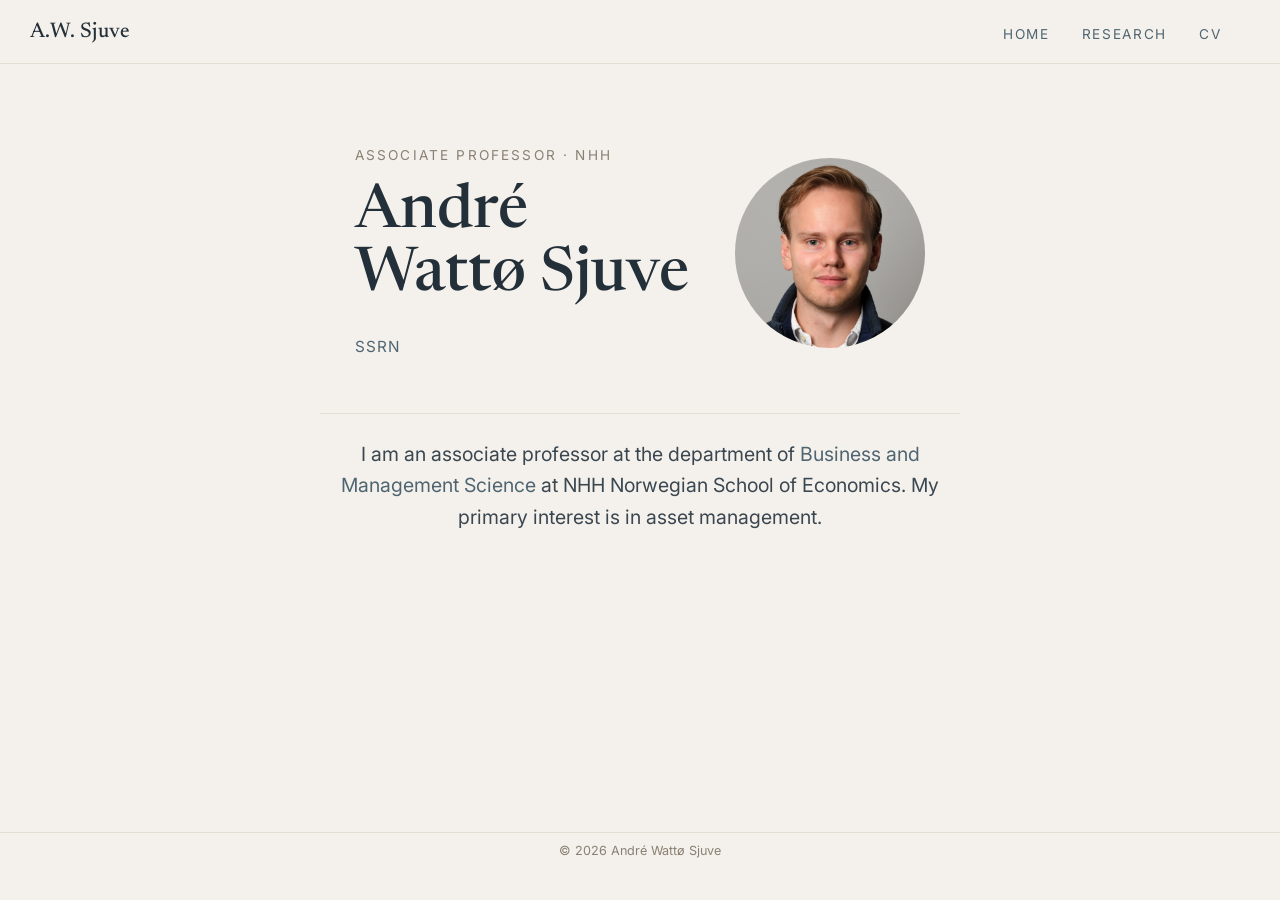
==== commit 03ae7512: "Check in the in-progress "Linen Fjord" redesign Work that was sitting uncommitted in the working tre" ====
--- a/docs/index.html
+++ b/docs/index.html
@@ -2,13 +2,16 @@
 <html xmlns="http://www.w3.org/1999/xhtml" lang="en" xml:lang="en"><head>
 
 <meta charset="utf-8">
-<meta name="generator" content="quarto-1.7.32">
+<meta name="generator" content="quarto-1.9.38">
 
 <meta name="viewport" content="width=device-width, initial-scale=1.0, user-scalable=yes">
 
 
-<title>André Wattø Sjuve</title>
+<title>André Wattø Sjuve – A.W. Sjuve</title>
 <style>
+/* Default styles provided by pandoc.
+** See https://pandoc.org/MANUAL.html#variables-for-html for config info.
+*/
 code{white-space: pre-wrap;}
 span.smallcaps{font-variant: small-caps;}
 div.columns{display: flex; gap: min(4vw, 1.5em);}
@@ -35,13 +38,12 @@
 <script src="site_libs/quarto-html/tabsets/tabsets.js" type="module"></script>
 <script src="site_libs/quarto-html/popper.min.js"></script>
 <script src="site_libs/quarto-html/tippy.umd.min.js"></script>
+<script src="site_libs/quarto-html/anchor.min.js"></script>
 <link href="site_libs/quarto-html/tippy.css" rel="stylesheet">
-<link href="site_libs/quarto-html/tippy.css" rel="stylesheet" class="quarto-color-scheme-extra">
+<link href="site_libs/quarto-html/quarto-syntax-highlighting-de63f62b328812d8e578a4d74e282472.css" rel="stylesheet" id="quarto-text-highlighting-styles">
 <script src="site_libs/bootstrap/bootstrap.min.js"></script>
 <link href="site_libs/bootstrap/bootstrap-icons.css" rel="stylesheet">
-<link href="site_libs/bootstrap/bootstrap-30741eedaf480f68f98110041a80219e.min.css" rel="stylesheet" append-hash="true" class="quarto-color-scheme" id="quarto-bootstrap" data-mode="light">
-<link href="site_libs/bootstrap/bootstrap-dark-19f5b93d2fe61442510de33562815228.min.css" rel="stylesheet" append-hash="true" class="quarto-color-scheme quarto-color-alternate" id="quarto-bootstrap" data-mode="dark">
-<link href="site_libs/bootstrap/bootstrap-30741eedaf480f68f98110041a80219e.min.css" rel="stylesheet" append-hash="true" class="quarto-color-scheme-extra" id="quarto-bootstrap" data-mode="light">
+<link href="site_libs/bootstrap/bootstrap-ffea21a71f9ec86551eba4c08bab9f8e.min.css" rel="stylesheet" append-hash="true" id="quarto-bootstrap" data-mode="light">
 <script id="quarto-search-options" type="application/json">{
   "location": "navbar",
   "copy-button": false,
@@ -69,174 +71,11 @@
     "search-label": "Search"
   }
 }</script>
-<link rel="stylesheet" href="assets/index.css">
 
 
 </head>
 
-<body class="nav-fixed quarto-light"><script id="quarto-html-before-body" type="application/javascript">
-    const toggleBodyColorMode = (bsSheetEl) => {
-      const mode = bsSheetEl.getAttribute("data-mode");
-      const bodyEl = window.document.querySelector("body");
-      if (mode === "dark") {
-        bodyEl.classList.add("quarto-dark");
-        bodyEl.classList.remove("quarto-light");
-      } else {
-        bodyEl.classList.add("quarto-light");
-        bodyEl.classList.remove("quarto-dark");
-      }
-    }
-    const toggleBodyColorPrimary = () => {
-      const bsSheetEl = window.document.querySelector("link#quarto-bootstrap:not([rel=disabled-stylesheet])");
-      if (bsSheetEl) {
-        toggleBodyColorMode(bsSheetEl);
-      }
-    }
-    const setColorSchemeToggle = (alternate) => {
-      const toggles = window.document.querySelectorAll('.quarto-color-scheme-toggle');
-      for (let i=0; i < toggles.length; i++) {
-        const toggle = toggles[i];
-        if (toggle) {
-          if (alternate) {
-            toggle.classList.add("alternate");
-          } else {
-            toggle.classList.remove("alternate");
-          }
-        }
-      }
-    };
-    const toggleColorMode = (alternate) => {
-      // Switch the stylesheets
-      const primaryStylesheets = window.document.querySelectorAll('link.quarto-color-scheme:not(.quarto-color-alternate)');
-      const alternateStylesheets = window.document.querySelectorAll('link.quarto-color-scheme.quarto-color-alternate');
-      manageTransitions('#quarto-margin-sidebar .nav-link', false);
-      if (alternate) {
-        // note: dark is layered on light, we don't disable primary!
-        enableStylesheet(alternateStylesheets);
-        for (const sheetNode of alternateStylesheets) {
-          if (sheetNode.id === "quarto-bootstrap") {
-            toggleBodyColorMode(sheetNode);
-          }
-        }
-      } else {
-        disableStylesheet(alternateStylesheets);
-        enableStylesheet(primaryStylesheets)
-        toggleBodyColorPrimary();
-      }
-      manageTransitions('#quarto-margin-sidebar .nav-link', true);
-      // Switch the toggles
-      setColorSchemeToggle(alternate)
-      // Hack to workaround the fact that safari doesn't
-      // properly recolor the scrollbar when toggling (#1455)
-      if (navigator.userAgent.indexOf('Safari') > 0 && navigator.userAgent.indexOf('Chrome') == -1) {
-        manageTransitions("body", false);
-        window.scrollTo(0, 1);
-        setTimeout(() => {
-          window.scrollTo(0, 0);
-          manageTransitions("body", true);
-        }, 40);
-      }
-    }
-    const disableStylesheet = (stylesheets) => {
-      for (let i=0; i < stylesheets.length; i++) {
-        const stylesheet = stylesheets[i];
-        stylesheet.rel = 'disabled-stylesheet';
-      }
-    }
-    const enableStylesheet = (stylesheets) => {
-      for (let i=0; i < stylesheets.length; i++) {
-        const stylesheet = stylesheets[i];
-        if(stylesheet.rel !== 'stylesheet') { // for Chrome, which will still FOUC without this check
-          stylesheet.rel = 'stylesheet';
-        }
-      }
-    }
-    const manageTransitions = (selector, allowTransitions) => {
-      const els = window.document.querySelectorAll(selector);
-      for (let i=0; i < els.length; i++) {
-        const el = els[i];
-        if (allowTransitions) {
-          el.classList.remove('notransition');
-        } else {
-          el.classList.add('notransition');
-        }
-      }
-    }
-    const isFileUrl = () => {
-      return window.location.protocol === 'file:';
-    }
-    const hasAlternateSentinel = () => {
-      let styleSentinel = getColorSchemeSentinel();
-      if (styleSentinel !== null) {
-        return styleSentinel === "alternate";
-      } else {
-        return false;
-      }
-    }
-    const setStyleSentinel = (alternate) => {
-      const value = alternate ? "alternate" : "default";
-      if (!isFileUrl()) {
-        window.localStorage.setItem("quarto-color-scheme", value);
-      } else {
-        localAlternateSentinel = value;
-      }
-    }
-    const getColorSchemeSentinel = () => {
-      if (!isFileUrl()) {
-        const storageValue = window.localStorage.getItem("quarto-color-scheme");
-        return storageValue != null ? storageValue : localAlternateSentinel;
-      } else {
-        return localAlternateSentinel;
-      }
-    }
-    const toggleGiscusIfUsed = (isAlternate, darkModeDefault) => {
-      const baseTheme = document.querySelector('#giscus-base-theme')?.value ?? 'light';
-      const alternateTheme = document.querySelector('#giscus-alt-theme')?.value ?? 'dark';
-      let newTheme = '';
-      if(authorPrefersDark) {
-        newTheme = isAlternate ? baseTheme : alternateTheme;
-      } else {
-        newTheme = isAlternate ? alternateTheme : baseTheme;
-      }
-      const changeGiscusTheme = () => {
-        // From: https://github.com/giscus/giscus/issues/336
-        const sendMessage = (message) => {
-          const iframe = document.querySelector('iframe.giscus-frame');
-          if (!iframe) return;
-          iframe.contentWindow.postMessage({ giscus: message }, 'https://giscus.app');
-        }
-        sendMessage({
-          setConfig: {
-            theme: newTheme
-          }
-        });
-      }
-      const isGiscussLoaded = window.document.querySelector('iframe.giscus-frame') !== null;
-      if (isGiscussLoaded) {
-        changeGiscusTheme();
-      }
-    };
-    const authorPrefersDark = false;
-    const darkModeDefault = authorPrefersDark;
-      document.querySelector('link#quarto-text-highlighting-styles.quarto-color-scheme-extra').rel = 'disabled-stylesheet';
-      document.querySelector('link#quarto-bootstrap.quarto-color-scheme-extra').rel = 'disabled-stylesheet';
-    let localAlternateSentinel = darkModeDefault ? 'alternate' : 'default';
-    // Dark / light mode switch
-    window.quartoToggleColorScheme = () => {
-      // Read the current dark / light value
-      let toAlternate = !hasAlternateSentinel();
-      toggleColorMode(toAlternate);
-      setStyleSentinel(toAlternate);
-      toggleGiscusIfUsed(toAlternate, darkModeDefault);
-      window.dispatchEvent(new Event('resize'));
-    };
-    // Switch to dark mode if need be
-    if (hasAlternateSentinel()) {
-      toggleColorMode(true);
-    } else {
-      toggleColorMode(false);
-    }
-  </script>
+<body class="nav-fixed quarto-light">
 
 <div id="quarto-search-results"></div>
   <header id="quarto-header" class="headroom fixed-top">
@@ -244,7 +83,7 @@
       <div class="navbar-container container-fluid">
       <div class="navbar-brand-container mx-auto">
     <a class="navbar-brand" href="./index.html">
-    <span class="navbar-title">André Wattø Sjuve</span>
+    <span class="navbar-title">A.W. Sjuve</span>
     </a>
   </div>
             <div id="quarto-search" class="" title="Search"></div>
@@ -269,7 +108,6 @@
           </div> <!-- /navcollapse -->
             <div class="quarto-navbar-tools">
     <a href="https://github.com/AndreSjuve/" title="" class="quarto-navigation-tool px-1" aria-label=""><i class="bi bi-github"></i></a>
-  <a href="" class="quarto-color-scheme-toggle quarto-navigation-tool  px-1" onclick="window.quartoToggleColorScheme(); return false;" title="Toggle dark mode"><i class="bi"></i></a>
 </div>
       </div> <!-- /container-fluid -->
     </nav>
@@ -280,68 +118,39 @@
 <!-- margin-sidebar -->
     
 <!-- main -->
-<main class="content page-columns page-full column-page" id="quarto-document-content">
-
-
-
-
-
-<p><br><br></p>
-<div class="quarto-about-solana column-page">
-  <div class="about-entity">
-    <div class="entity-contents">
-      <header id="title-block-header" class="quarto-title-block default">
-<div class="quarto-title">
-<h1 class="title">André Wattø Sjuve</h1>
-</div>
-<div class="quarto-title-meta column-page">
-  </div>
-</header> <div class="about-links">
-  <a href="https://no.linkedin.com/in/andréwattøsjuve/" class="about-link" rel="" target="">
-    <i class="bi bi-linkedin"></i>
-     <span class="about-link-text"></span>
-  </a>
-  <a href="https://github.com/AndreSjuve/" class="about-link" rel="" target="">
-    <i class="bi bi-github"></i>
-     <span class="about-link-text"></span>
-  </a>
-  <a href="mailto:andre.sjuve@nhh.no" class="about-link" rel="" target="">
-     <span class="about-link-text">Email</span>
-  </a>
-  <a href="https://papers.ssrn.com/sol3/cf_dev/AbsByAuth.cfm?per_id=4172820" class="about-link" rel="" target="">
-     <span class="about-link-text">SSRN</span>
-  </a>
-</div>
-      <div class="about-contents"><div id="hero-heading">
-<p>I am an assistant professor at the department of <a href="https://www.nhh.no/en/employees/faculty/andre-watto-sjuve/">Business and Management Science</a> at NHH Norwegian School of Economics.</p>
-</div></div>
-    </div>
-    <img src="assets/images/headshot.jpg" class="about-image
-  round " style="height: 24em; width: 24em;">
-  </div>
-</div>
-
-<!-- hero-heading -->
-
+<main class="content column-page" id="quarto-document-content"><header id="title-block-header" class="quarto-title-block"></header>
+
+
+
+
+<div class="hero">
+<div class="hero-text">
+<p><span class="hero-role">Associate Professor · NHH</span></p>
+<div class="hero-name">
+<p>André<br>Wattø Sjuve</p>
+</div>
+<div class="hero-social">
+<p><a href="https://no.linkedin.com/in/andréwattøsjuve/" aria-label="LinkedIn"><i class="bi bi-linkedin"></i></a> <a href="https://github.com/AndreSjuve/" aria-label="GitHub"><i class="bi bi-github"></i></a> <a href="mailto:andre.sjuve@nhh.no" aria-label="Email"><i class="bi bi-envelope"></i></a> <a class="hero-social-text" href="https://papers.ssrn.com/sol3/cf_dev/AbsByAuth.cfm?per_id=4172820" aria-label="SSRN">SSRN</a></p>
+</div>
+</div>
+<p><img class="hero-photo" src="assets/images/headshot.jpg" alt="André Wattø Sjuve"></p>
+</div>
+<div class="hero-intro">
+<p>I am an associate professor at the department of <a href="https://www.nhh.no/en/employees/faculty/andre-watto-sjuve/">Business and Management Science</a> at NHH Norwegian School of Economics. My primary interest is in asset management.</p>
+</div>
 
 
 
 <a onclick="window.scrollTo(0, 0); return false;" role="button" id="quarto-back-to-top"><i class="bi bi-arrow-up"></i> Back to top</a></main> <!-- /main -->
 <script id="quarto-html-after-body" type="application/javascript">
   window.document.addEventListener("DOMContentLoaded", function (event) {
-    // Ensure there is a toggle, if there isn't float one in the top right
-    if (window.document.querySelector('.quarto-color-scheme-toggle') === null) {
-      const a = window.document.createElement('a');
-      a.classList.add('top-right');
-      a.classList.add('quarto-color-scheme-toggle');
-      a.href = "";
-      a.onclick = function() { try { window.quartoToggleColorScheme(); } catch {} return false; };
-      const i = window.document.createElement("i");
-      i.classList.add('bi');
-      a.appendChild(i);
-      window.document.body.appendChild(a);
-    }
-    setColorSchemeToggle(hasAlternateSentinel())
+    const icon = "";
+    const anchorJS = new window.AnchorJS();
+    anchorJS.options = {
+      placement: 'right',
+      icon: icon
+    };
+    anchorJS.add('.anchored');
     const isCodeAnnotation = (el) => {
       for (const clz of el.classList) {
         if (clz.startsWith('code-annotation-')) {                     
@@ -384,13 +193,14 @@
       e.clearSelection();
     }
     const getTextToCopy = function(trigger) {
-        const codeEl = trigger.previousElementSibling.cloneNode(true);
-        for (const childEl of codeEl.children) {
-          if (isCodeAnnotation(childEl)) {
-            childEl.remove();
-          }
-        }
-        return codeEl.innerText;
+      const outerScaffold = trigger.parentElement.cloneNode(true);
+      const codeEl = outerScaffold.querySelector('code');
+      for (const childEl of codeEl.children) {
+        if (isCodeAnnotation(childEl)) {
+          childEl.remove();
+        }
+      }
+      return codeEl.innerText;
     }
     const clipboard = new window.ClipboardJS('.code-copy-button:not([data-in-quarto-modal])', {
       text: getTextToCopy
@@ -739,7 +549,7 @@
       &nbsp;
     </div>   
     <div class="nav-footer-center">
-<p>© 2025 André Wattø Sjuve</p>
+<p>© 2026 André Wattø Sjuve</p>
 </div>
     <div class="nav-footer-right">
       &nbsp;
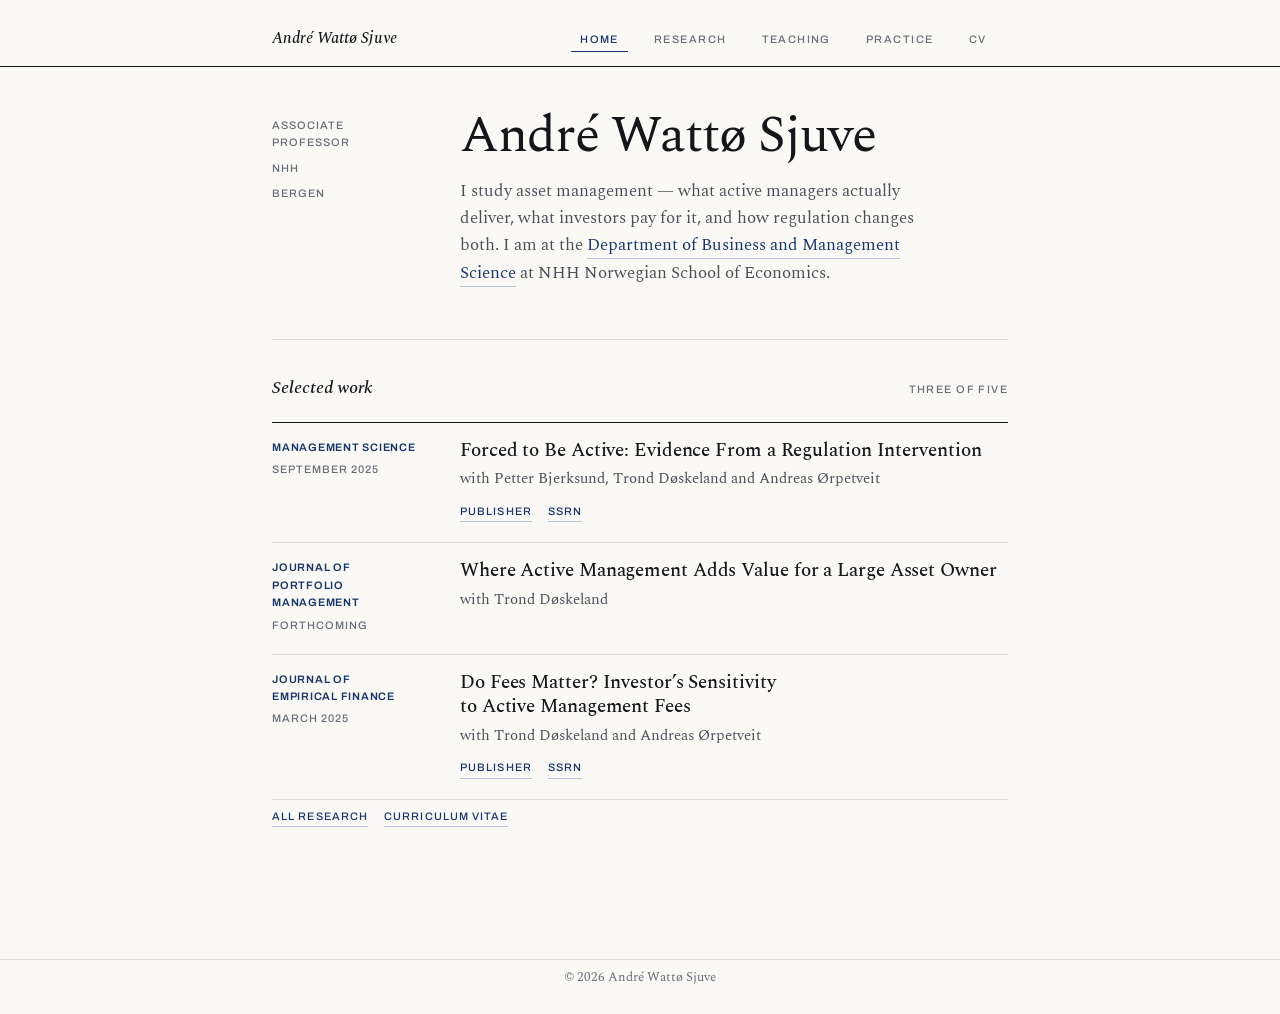
==== commit cfa71ddd: "Rebuild site output on the Bone & Navy design system Clean render (rm -rf docs .quarto, then quarto " ====
--- a/docs/index.html
+++ b/docs/index.html
@@ -2,20 +2,23 @@
 <html xmlns="http://www.w3.org/1999/xhtml" lang="en" xml:lang="en"><head>
 
 <meta charset="utf-8">
-<meta name="generator" content="quarto-1.9.38">
+<meta name="generator" content="quarto-1.10.18">
 
 <meta name="viewport" content="width=device-width, initial-scale=1.0, user-scalable=yes">
 
 
-<title>André Wattø Sjuve – A.W. Sjuve</title>
+<title>André Wattø Sjuve</title>
 <style>
 /* Default styles provided by pandoc.
 ** See https://pandoc.org/MANUAL.html#variables-for-html for config info.
 */
-code{white-space: pre-wrap;}
 span.smallcaps{font-variant: small-caps;}
-div.columns{display: flex; gap: min(4vw, 1.5em);}
-div.column{flex: auto; overflow-x: auto;}
+div.columns{display: flex; gap: 1.5em;}
+div.column{flex: auto;}
+@media screen {
+div.columns{gap: min(4vw, 1.5em);}
+div.column{overflow-x: auto;}
+}
 div.hanging-indent{margin-left: 1.5em; text-indent: -1.5em;}
 ul.task-list{list-style: none;}
 ul.task-list li input[type="checkbox"] {
@@ -40,10 +43,10 @@
 <script src="site_libs/quarto-html/tippy.umd.min.js"></script>
 <script src="site_libs/quarto-html/anchor.min.js"></script>
 <link href="site_libs/quarto-html/tippy.css" rel="stylesheet">
-<link href="site_libs/quarto-html/quarto-syntax-highlighting-de63f62b328812d8e578a4d74e282472.css" rel="stylesheet" id="quarto-text-highlighting-styles">
+<link href="site_libs/quarto-html/quarto-syntax-highlighting-bb62276ab45c84d9efd712f51ff97b5a.css" rel="stylesheet" id="quarto-text-highlighting-styles">
 <script src="site_libs/bootstrap/bootstrap.min.js"></script>
 <link href="site_libs/bootstrap/bootstrap-icons.css" rel="stylesheet">
-<link href="site_libs/bootstrap/bootstrap-ffea21a71f9ec86551eba4c08bab9f8e.min.css" rel="stylesheet" append-hash="true" id="quarto-bootstrap" data-mode="light">
+<link href="site_libs/bootstrap/bootstrap-e3d2bd9c7274109052c547abd80c7006.min.css" rel="stylesheet" append-hash="true" id="quarto-bootstrap" data-mode="light">
 <script id="quarto-search-options" type="application/json">{
   "location": "navbar",
   "copy-button": false,
@@ -75,7 +78,7 @@
 
 </head>
 
-<body class="nav-fixed quarto-light">
+<body class="nav-fixed fullcontent quarto-light">
 
 <div id="quarto-search-results"></div>
   <header id="quarto-header" class="headroom fixed-top">
@@ -83,7 +86,7 @@
       <div class="navbar-container container-fluid">
       <div class="navbar-brand-container mx-auto">
     <a class="navbar-brand" href="./index.html">
-    <span class="navbar-title">A.W. Sjuve</span>
+    <span class="navbar-title">André Wattø Sjuve</span>
     </a>
   </div>
             <div id="quarto-search" class="" title="Search"></div>
@@ -101,6 +104,14 @@
 <span class="menu-text">Research</span></a>
   </li>  
   <li class="nav-item">
+    <a class="nav-link" href="./teaching/index.html"> 
+<span class="menu-text">Teaching</span></a>
+  </li>  
+  <li class="nav-item">
+    <a class="nav-link" href="./practice/index.html"> 
+<span class="menu-text">Practice</span></a>
+  </li>  
+  <li class="nav-item">
     <a class="nav-link" href="./assets/Andre_W_Sjuve.pdf"> 
 <span class="menu-text">CV</span></a>
   </li>  
@@ -113,30 +124,54 @@
     </nav>
 </header>
 <!-- content -->
-<div id="quarto-content" class="quarto-container page-columns page-rows-contents page-layout-full page-navbar">
+<div id="quarto-content" class="quarto-container page-columns page-rows-contents page-layout-article page-navbar">
 <!-- sidebar -->
 <!-- margin-sidebar -->
     
 <!-- main -->
-<main class="content column-page" id="quarto-document-content"><header id="title-block-header" class="quarto-title-block"></header>
+<main class="content" id="quarto-document-content"><header id="title-block-header" class="quarto-title-block"></header>
 
 
 
 
 <div class="hero">
-<div class="hero-text">
-<p><span class="hero-role">Associate Professor · NHH</span></p>
-<div class="hero-name">
-<p>André<br>Wattø Sjuve</p>
-</div>
-<div class="hero-social">
-<p><a href="https://no.linkedin.com/in/andréwattøsjuve/" aria-label="LinkedIn"><i class="bi bi-linkedin"></i></a> <a href="https://github.com/AndreSjuve/" aria-label="GitHub"><i class="bi bi-github"></i></a> <a href="mailto:andre.sjuve@nhh.no" aria-label="Email"><i class="bi bi-envelope"></i></a> <a class="hero-social-text" href="https://papers.ssrn.com/sol3/cf_dev/AbsByAuth.cfm?per_id=4172820" aria-label="SSRN">SSRN</a></p>
-</div>
-</div>
-<p><img class="hero-photo" src="assets/images/headshot.jpg" alt="André Wattø Sjuve"></p>
-</div>
-<div class="hero-intro">
-<p>I am an associate professor at the department of <a href="https://www.nhh.no/en/employees/faculty/andre-watto-sjuve/">Business and Management Science</a> at NHH Norwegian School of Economics. My primary interest is in asset management.</p>
+<div class="hero-meta">
+<p>Associate Professor</p>
+<p>NHH</p>
+<p>Bergen</p>
+</div>
+<div>
+<p><span class="hero-name">André Wattø Sjuve</span></p>
+<p><span class="hero-lead">I study asset management — what active managers actually deliver, what investors pay for it, and how regulation changes both. I am at the <a href="https://www.nhh.no/en/employees/faculty/andre-watto-sjuve/">Department of Business and Management Science</a> at NHH Norwegian School of Economics.</span></p>
+</div>
+</div>
+<section id="selected-work" class="level2 sect">
+<h2 class="anchored" data-anchor-id="selected-work">Selected work</h2>
+<p><span class="sect-tag">Three of five</span></p>
+</section>
+<div class="entry">
+<p><span class="entry-meta"><span class="entry-org">Management Science</span>September 2025</span></p>
+<p><span class="entry-title">Forced to Be Active: Evidence From a Regulation Intervention</span></p>
+<p><span class="entry-sub">with Petter Bjerksund, Trond Døskeland and Andreas Ørpetveit</span></p>
+<div class="entry-links">
+<p><a href="https://doi.org/10.1287/mnsc.2023.03124" class="paper-link">Publisher</a> <a href="https://papers.ssrn.com/sol3/papers.cfm?abstract_id=3635718" class="paper-link">SSRN</a></p>
+</div>
+</div>
+<div class="entry">
+<p><span class="entry-meta"><span class="entry-org">Journal of Portfolio Management</span>Forthcoming</span></p>
+<p><span class="entry-title">Where Active Management Adds Value for a Large Asset Owner</span></p>
+<p><span class="entry-sub">with Trond Døskeland</span></p>
+</div>
+<div class="entry">
+<p><span class="entry-meta"><span class="entry-org">Journal of Empirical Finance</span>March 2025</span></p>
+<p><span class="entry-title">Do Fees Matter? Investor’s Sensitivity to Active Management Fees</span></p>
+<p><span class="entry-sub">with Trond Døskeland and Andreas Ørpetveit</span></p>
+<div class="entry-links">
+<p><a href="https://doi.org/10.1016/j.jempfin.2025.101596" class="paper-link">Publisher</a> <a href="https://papers.ssrn.com/sol3/papers.cfm?abstract_id=3857628" class="paper-link">SSRN</a></p>
+</div>
+</div>
+<div class="entry-links">
+<p><a href="./research/index.html" class="paper-link">All research</a> <a href="assets/Andre_W_Sjuve.pdf" class="paper-link">Curriculum vitae</a></p>
 </div>
 
 
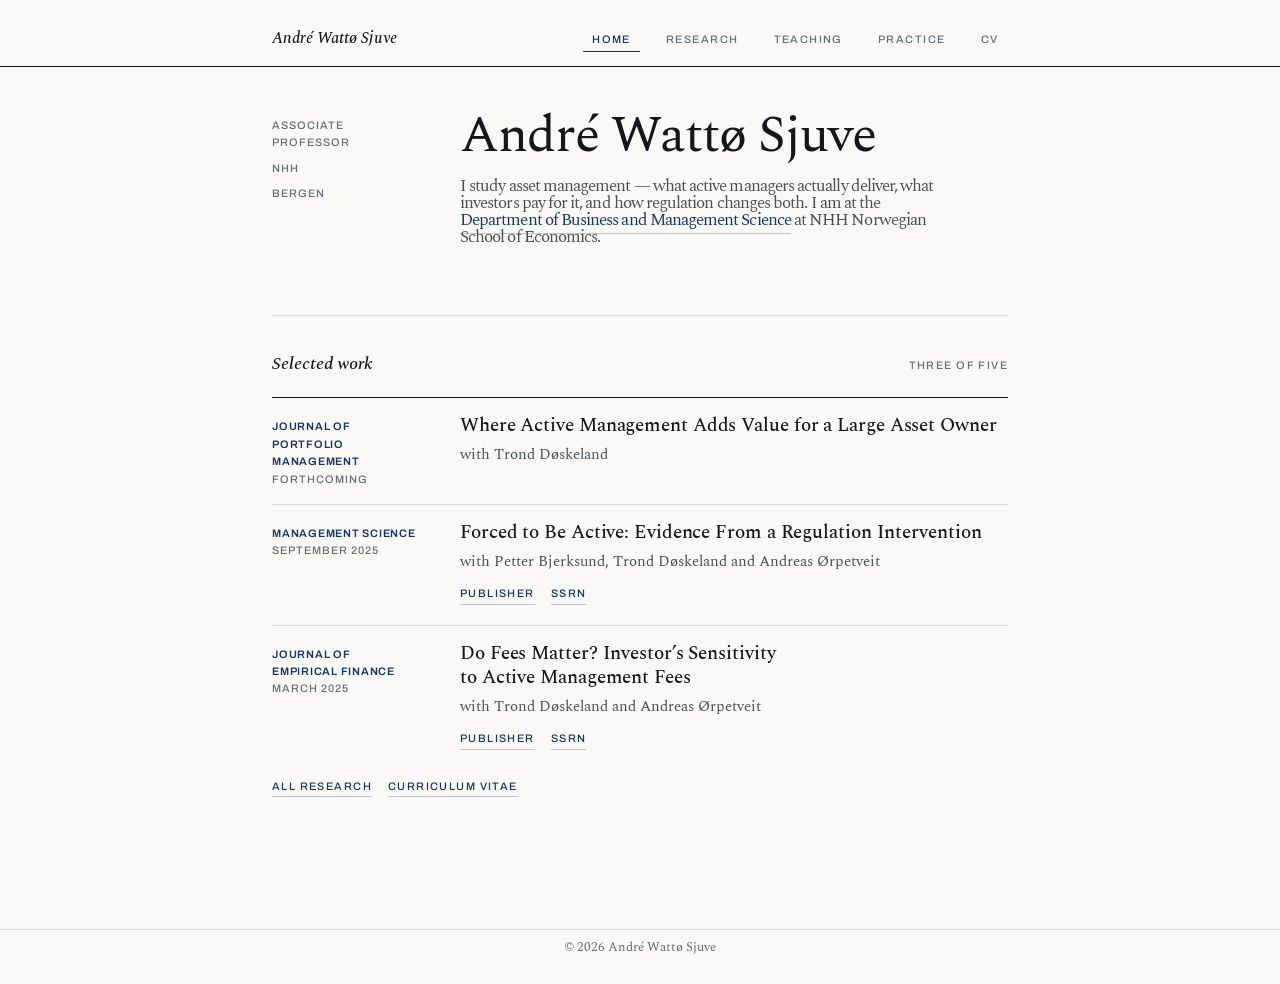
==== commit b5da6498: "Apply final fix wave: no cards/icons, tokenised tracking, layout fixes Fifteen small findings from t" ====
--- a/docs/index.html
+++ b/docs/index.html
@@ -6,6 +6,7 @@
 
 <meta name="viewport" content="width=device-width, initial-scale=1.0, user-scalable=yes">
 
+<meta name="description" content="Associate Professor of Finance at NHH Norwegian School of Economics">
 
 <title>André Wattø Sjuve</title>
 <style>
@@ -31,35 +32,18 @@
 
 <script src="site_libs/quarto-nav/quarto-nav.js"></script>
 <script src="site_libs/quarto-nav/headroom.min.js"></script>
+<link href="./assets/images/favicon.svg" rel="icon" type="image/svg+xml">
 <script src="site_libs/clipboard/clipboard.min.js"></script>
-<script src="site_libs/quarto-search/autocomplete.umd.js"></script>
-<script src="site_libs/quarto-search/fuse.min.js"></script>
-<script src="site_libs/quarto-search/quarto-search.js"></script>
-<meta name="quarto:offset" content="./">
-<link href="./assets/images/headshot.jpg" rel="icon" type="image/jpeg">
 <script src="site_libs/quarto-html/quarto.js" type="module"></script>
 <script src="site_libs/quarto-html/tabsets/tabsets.js" type="module"></script>
 <script src="site_libs/quarto-html/popper.min.js"></script>
 <script src="site_libs/quarto-html/tippy.umd.min.js"></script>
-<script src="site_libs/quarto-html/anchor.min.js"></script>
 <link href="site_libs/quarto-html/tippy.css" rel="stylesheet">
 <link href="site_libs/quarto-html/quarto-syntax-highlighting-bb62276ab45c84d9efd712f51ff97b5a.css" rel="stylesheet" id="quarto-text-highlighting-styles">
 <script src="site_libs/bootstrap/bootstrap.min.js"></script>
 <link href="site_libs/bootstrap/bootstrap-icons.css" rel="stylesheet">
-<link href="site_libs/bootstrap/bootstrap-e3d2bd9c7274109052c547abd80c7006.min.css" rel="stylesheet" append-hash="true" id="quarto-bootstrap" data-mode="light">
+<link href="site_libs/bootstrap/bootstrap-000bf06f19d45057881ef5a07415a039.min.css" rel="stylesheet" append-hash="true" id="quarto-bootstrap" data-mode="light">
 <script id="quarto-search-options" type="application/json">{
-  "location": "navbar",
-  "copy-button": false,
-  "collapse-after": 3,
-  "panel-placement": "end",
-  "type": "overlay",
-  "limit": 50,
-  "keyboard-shortcut": [
-    "f",
-    "/",
-    "s"
-  ],
-  "show-item-context": false,
   "language": {
     "search-no-results-text": "No results",
     "search-matching-documents-text": "matching documents",
@@ -74,6 +58,8 @@
     "search-label": "Search"
   }
 }</script>
+<link rel="preconnect" href="https://fonts.googleapis.com">
+<link rel="preconnect" href="https://fonts.gstatic.com" crossorigin="">
 
 
 </head>
@@ -89,7 +75,6 @@
     <span class="navbar-title">André Wattø Sjuve</span>
     </a>
   </div>
-            <div id="quarto-search" class="" title="Search"></div>
           <button class="navbar-toggler" type="button" data-bs-toggle="collapse" data-bs-target="#navbarCollapse" aria-controls="navbarCollapse" role="menu" aria-expanded="false" aria-label="Toggle navigation" onclick="if (window.quartoToggleHeadroom) { window.quartoToggleHeadroom(); }">
   <span class="navbar-toggler-icon"></span>
 </button>
@@ -118,7 +103,6 @@
 </ul>
           </div> <!-- /navcollapse -->
             <div class="quarto-navbar-tools">
-    <a href="https://github.com/AndreSjuve/" title="" class="quarto-navigation-tool px-1" aria-label=""><i class="bi bi-github"></i></a>
 </div>
       </div> <!-- /container-fluid -->
     </nav>
@@ -140,15 +124,20 @@
 <p>NHH</p>
 <p>Bergen</p>
 </div>
-<div>
-<p><span class="hero-name">André Wattø Sjuve</span></p>
+<section id="andré-wattø-sjuve" class="level1 hero-name">
+<h1 class="hero-name">André Wattø Sjuve</h1>
 <p><span class="hero-lead">I study asset management — what active managers actually deliver, what investors pay for it, and how regulation changes both. I am at the <a href="https://www.nhh.no/en/employees/faculty/andre-watto-sjuve/">Department of Business and Management Science</a> at NHH Norwegian School of Economics.</span></p>
-</div>
+</section>
 </div>
 <section id="selected-work" class="level2 sect">
-<h2 class="anchored" data-anchor-id="selected-work">Selected work</h2>
+<h2 data-anchor-id="selected-work">Selected work</h2>
 <p><span class="sect-tag">Three of five</span></p>
 </section>
+<div class="entry">
+<p><span class="entry-meta"><span class="entry-org">Journal of Portfolio Management</span>Forthcoming</span></p>
+<p><span class="entry-title">Where Active Management Adds Value for a Large Asset Owner</span></p>
+<p><span class="entry-sub">with Trond Døskeland</span></p>
+</div>
 <div class="entry">
 <p><span class="entry-meta"><span class="entry-org">Management Science</span>September 2025</span></p>
 <p><span class="entry-title">Forced to Be Active: Evidence From a Regulation Intervention</span></p>
@@ -158,11 +147,6 @@
 </div>
 </div>
 <div class="entry">
-<p><span class="entry-meta"><span class="entry-org">Journal of Portfolio Management</span>Forthcoming</span></p>
-<p><span class="entry-title">Where Active Management Adds Value for a Large Asset Owner</span></p>
-<p><span class="entry-sub">with Trond Døskeland</span></p>
-</div>
-<div class="entry">
 <p><span class="entry-meta"><span class="entry-org">Journal of Empirical Finance</span>March 2025</span></p>
 <p><span class="entry-title">Do Fees Matter? Investor’s Sensitivity to Active Management Fees</span></p>
 <p><span class="entry-sub">with Trond Døskeland and Andreas Ørpetveit</span></p>
@@ -176,16 +160,9 @@
 
 
 
-<a onclick="window.scrollTo(0, 0); return false;" role="button" id="quarto-back-to-top"><i class="bi bi-arrow-up"></i> Back to top</a></main> <!-- /main -->
+</main> <!-- /main -->
 <script id="quarto-html-after-body" type="application/javascript">
   window.document.addEventListener("DOMContentLoaded", function (event) {
-    const icon = "";
-    const anchorJS = new window.AnchorJS();
-    anchorJS.options = {
-      placement: 'right',
-      icon: icon
-    };
-    anchorJS.add('.anchored');
     const isCodeAnnotation = (el) => {
       for (const clz of el.classList) {
         if (clz.startsWith('code-annotation-')) {                     
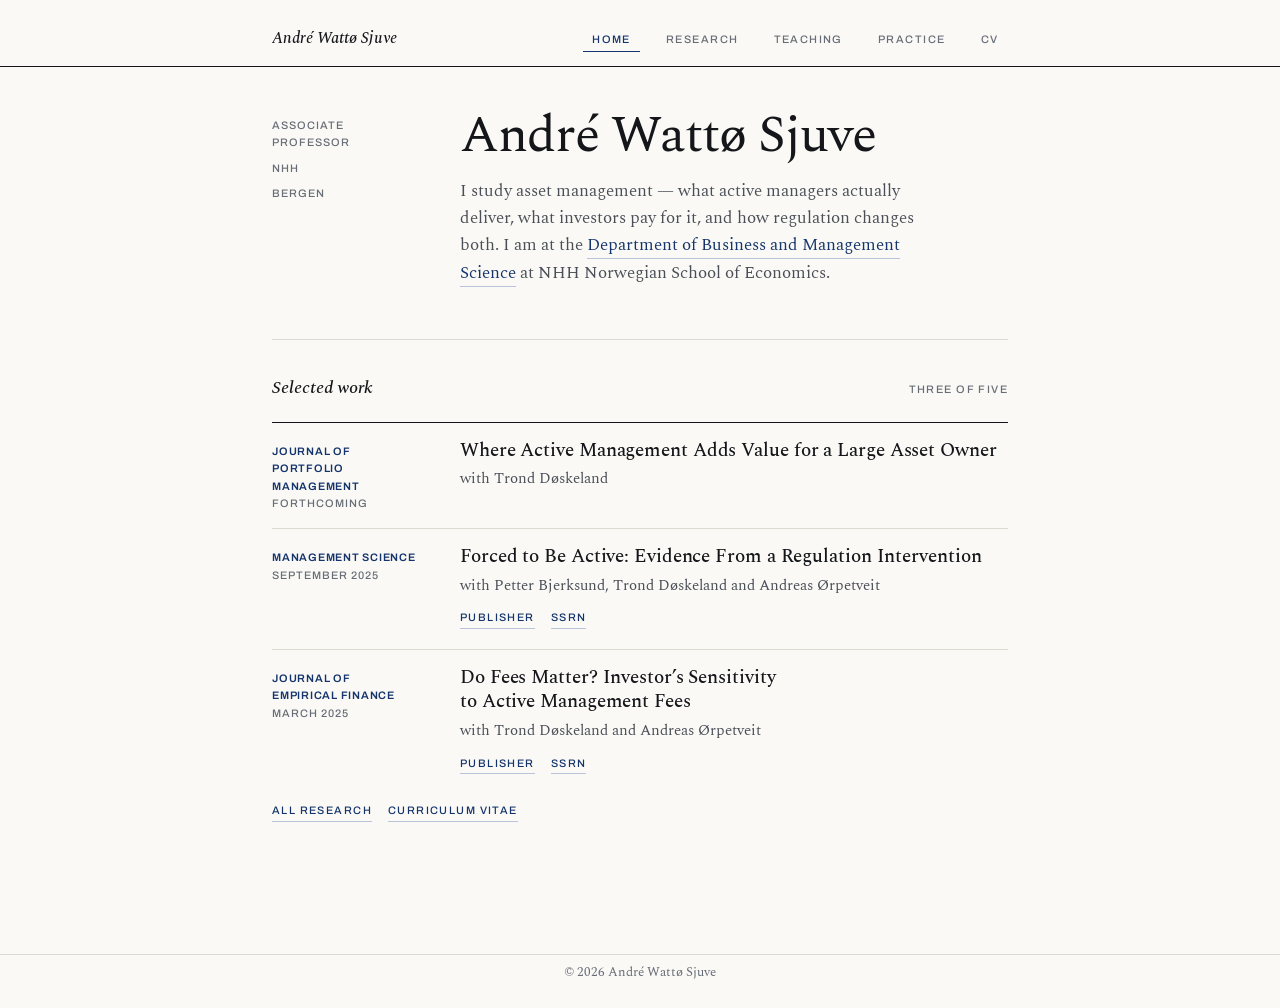
==== commit ff72661d: "Fix I4 regression: scope hero-name to h1, keep native heading syntax The re-reviewer caught that con" ====
--- a/docs/index.html
+++ b/docs/index.html
@@ -42,7 +42,7 @@
 <link href="site_libs/quarto-html/quarto-syntax-highlighting-bb62276ab45c84d9efd712f51ff97b5a.css" rel="stylesheet" id="quarto-text-highlighting-styles">
 <script src="site_libs/bootstrap/bootstrap.min.js"></script>
 <link href="site_libs/bootstrap/bootstrap-icons.css" rel="stylesheet">
-<link href="site_libs/bootstrap/bootstrap-000bf06f19d45057881ef5a07415a039.min.css" rel="stylesheet" append-hash="true" id="quarto-bootstrap" data-mode="light">
+<link href="site_libs/bootstrap/bootstrap-135036718b656f84c649034705110852.min.css" rel="stylesheet" append-hash="true" id="quarto-bootstrap" data-mode="light">
 <script id="quarto-search-options" type="application/json">{
   "language": {
     "search-no-results-text": "No results",
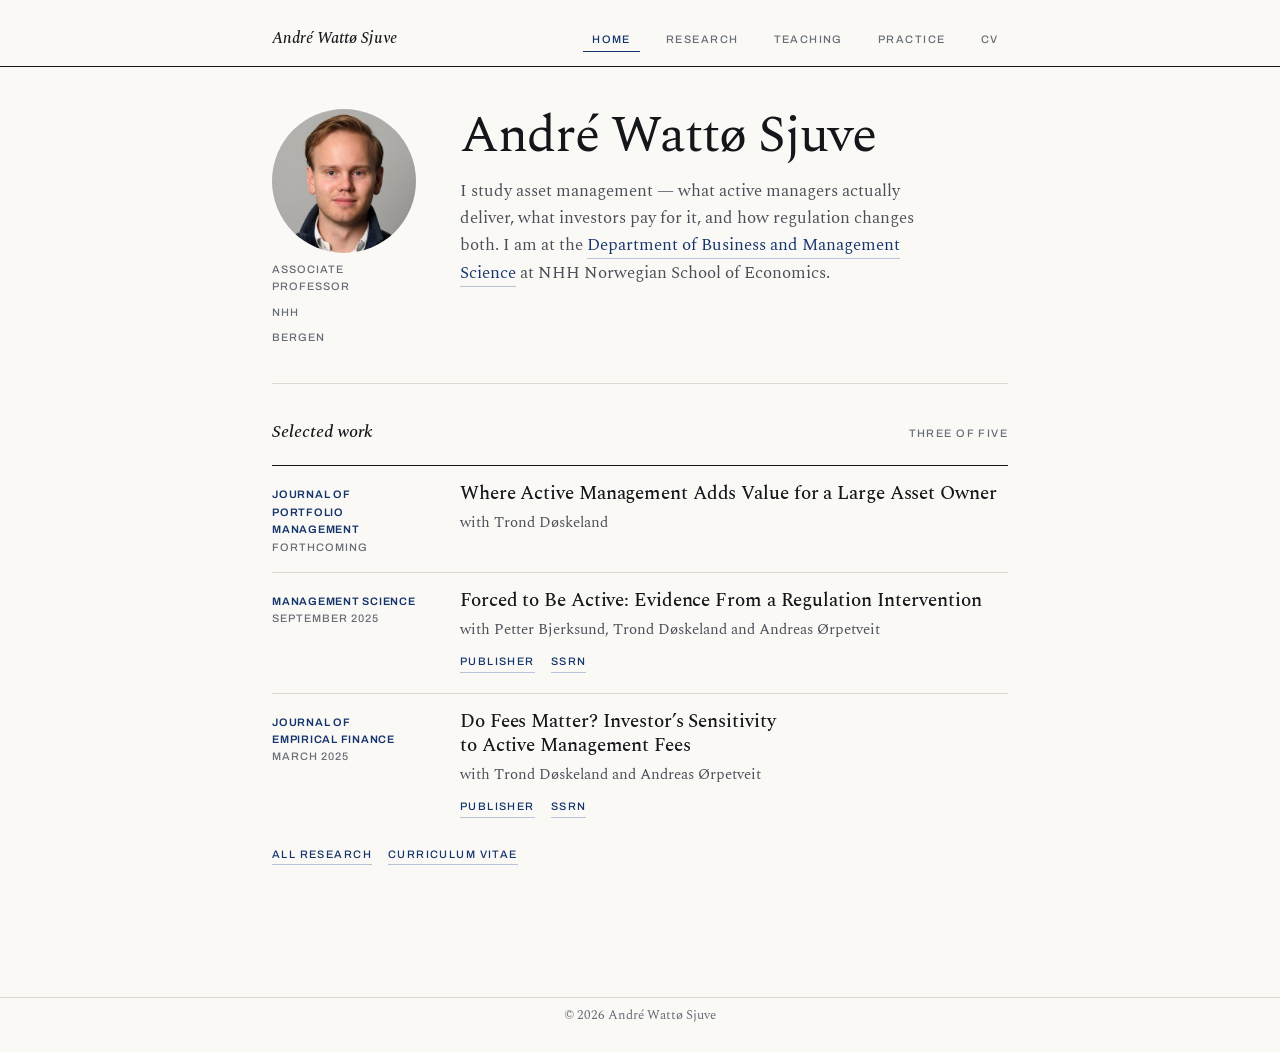
==== commit 996a2766: "Restore the headshot to the hero, at the top of the metadata column Owner's decision. Circular crop " ====
--- a/docs/index.html
+++ b/docs/index.html
@@ -42,7 +42,7 @@
 <link href="site_libs/quarto-html/quarto-syntax-highlighting-bb62276ab45c84d9efd712f51ff97b5a.css" rel="stylesheet" id="quarto-text-highlighting-styles">
 <script src="site_libs/bootstrap/bootstrap.min.js"></script>
 <link href="site_libs/bootstrap/bootstrap-icons.css" rel="stylesheet">
-<link href="site_libs/bootstrap/bootstrap-135036718b656f84c649034705110852.min.css" rel="stylesheet" append-hash="true" id="quarto-bootstrap" data-mode="light">
+<link href="site_libs/bootstrap/bootstrap-24f36b1a6aa3d6ac2fb02888888ec7e5.min.css" rel="stylesheet" append-hash="true" id="quarto-bootstrap" data-mode="light">
 <script id="quarto-search-options" type="application/json">{
   "language": {
     "search-no-results-text": "No results",
@@ -120,6 +120,7 @@
 
 <div class="hero">
 <div class="hero-meta">
+<p><img class="hero-portrait" src="assets/images/headshot-web.jpg" alt="André Wattø Sjuve"></p>
 <p>Associate Professor</p>
 <p>NHH</p>
 <p>Bergen</p>
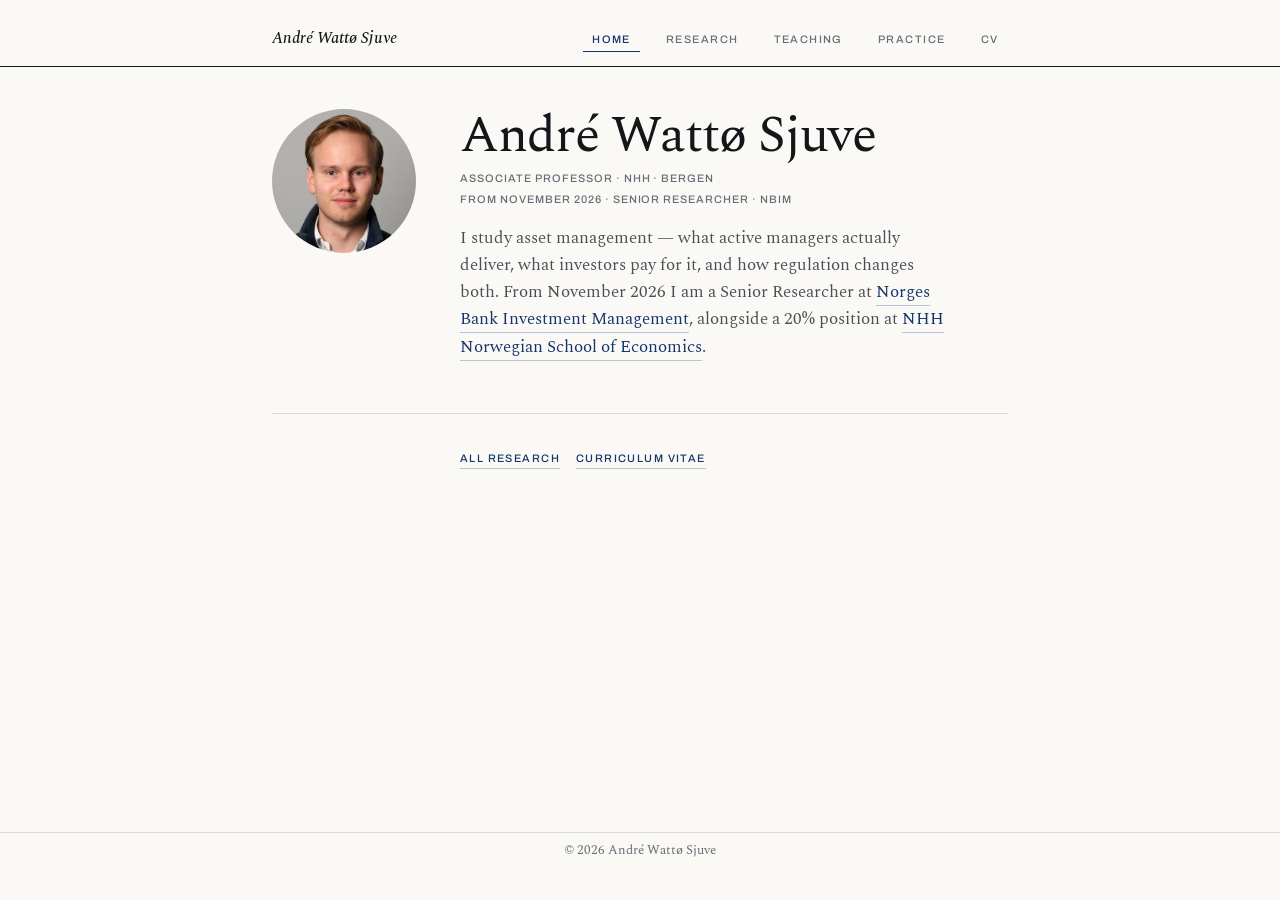
==== commit 5cf60e8c: "Owner revisions: affiliations under the name, NBIM role, content updates Hero: role/institution/city" ====
--- a/docs/index.html
+++ b/docs/index.html
@@ -42,7 +42,7 @@
 <link href="site_libs/quarto-html/quarto-syntax-highlighting-bb62276ab45c84d9efd712f51ff97b5a.css" rel="stylesheet" id="quarto-text-highlighting-styles">
 <script src="site_libs/bootstrap/bootstrap.min.js"></script>
 <link href="site_libs/bootstrap/bootstrap-icons.css" rel="stylesheet">
-<link href="site_libs/bootstrap/bootstrap-24f36b1a6aa3d6ac2fb02888888ec7e5.min.css" rel="stylesheet" append-hash="true" id="quarto-bootstrap" data-mode="light">
+<link href="site_libs/bootstrap/bootstrap-43725bf7912a3e40259f947c410a2bdf.min.css" rel="stylesheet" append-hash="true" id="quarto-bootstrap" data-mode="light">
 <script id="quarto-search-options" type="application/json">{
   "language": {
     "search-no-results-text": "No results",
@@ -119,41 +119,15 @@
 
 
 <div class="hero">
-<div class="hero-meta">
 <p><img class="hero-portrait" src="assets/images/headshot-web.jpg" alt="André Wattø Sjuve"></p>
-<p>Associate Professor</p>
-<p>NHH</p>
-<p>Bergen</p>
-</div>
 <section id="andré-wattø-sjuve" class="level1 hero-name">
 <h1 class="hero-name">André Wattø Sjuve</h1>
-<p><span class="hero-lead">I study asset management — what active managers actually deliver, what investors pay for it, and how regulation changes both. I am at the <a href="https://www.nhh.no/en/employees/faculty/andre-watto-sjuve/">Department of Business and Management Science</a> at NHH Norwegian School of Economics.</span></p>
+<div class="hero-affil">
+<p>Associate Professor · NHH · Bergen</p>
+<p>From November 2026 · Senior Researcher · NBIM</p>
+</div>
+<p><span class="hero-lead">I study asset management — what active managers actually deliver, what investors pay for it, and how regulation changes both. From November 2026 I am a Senior Researcher at <a href="https://www.nbim.no/">Norges Bank Investment Management</a>, alongside a 20% position at <a href="https://www.nhh.no/en/employees/faculty/andre-watto-sjuve/">NHH Norwegian School of Economics</a>.</span></p>
 </section>
-</div>
-<section id="selected-work" class="level2 sect">
-<h2 data-anchor-id="selected-work">Selected work</h2>
-<p><span class="sect-tag">Three of five</span></p>
-</section>
-<div class="entry">
-<p><span class="entry-meta"><span class="entry-org">Journal of Portfolio Management</span>Forthcoming</span></p>
-<p><span class="entry-title">Where Active Management Adds Value for a Large Asset Owner</span></p>
-<p><span class="entry-sub">with Trond Døskeland</span></p>
-</div>
-<div class="entry">
-<p><span class="entry-meta"><span class="entry-org">Management Science</span>September 2025</span></p>
-<p><span class="entry-title">Forced to Be Active: Evidence From a Regulation Intervention</span></p>
-<p><span class="entry-sub">with Petter Bjerksund, Trond Døskeland and Andreas Ørpetveit</span></p>
-<div class="entry-links">
-<p><a href="https://doi.org/10.1287/mnsc.2023.03124" class="paper-link">Publisher</a> <a href="https://papers.ssrn.com/sol3/papers.cfm?abstract_id=3635718" class="paper-link">SSRN</a></p>
-</div>
-</div>
-<div class="entry">
-<p><span class="entry-meta"><span class="entry-org">Journal of Empirical Finance</span>March 2025</span></p>
-<p><span class="entry-title">Do Fees Matter? Investor’s Sensitivity to Active Management Fees</span></p>
-<p><span class="entry-sub">with Trond Døskeland and Andreas Ørpetveit</span></p>
-<div class="entry-links">
-<p><a href="https://doi.org/10.1016/j.jempfin.2025.101596" class="paper-link">Publisher</a> <a href="https://papers.ssrn.com/sol3/papers.cfm?abstract_id=3857628" class="paper-link">SSRN</a></p>
-</div>
 </div>
 <div class="entry-links">
 <p><a href="./research/index.html" class="paper-link">All research</a> <a href="assets/Andre_W_Sjuve.pdf" class="paper-link">Curriculum vitae</a></p>
